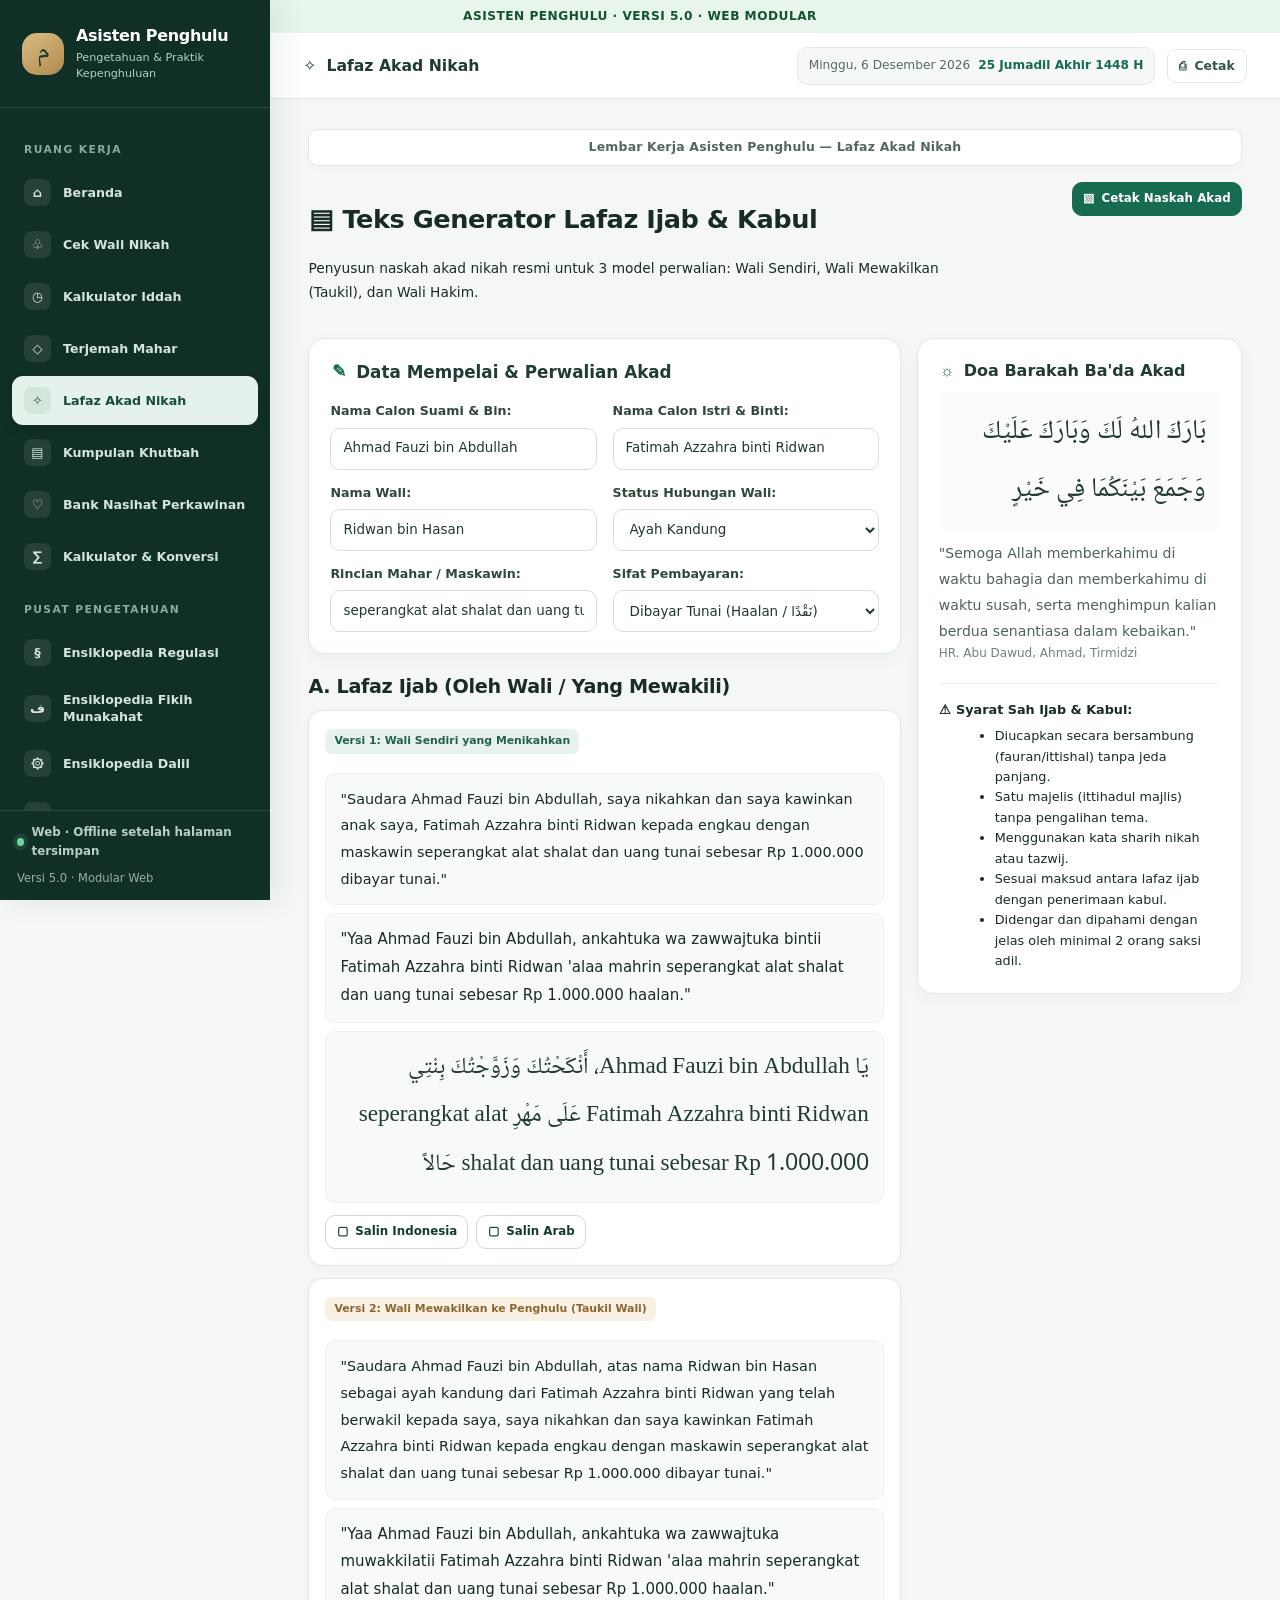
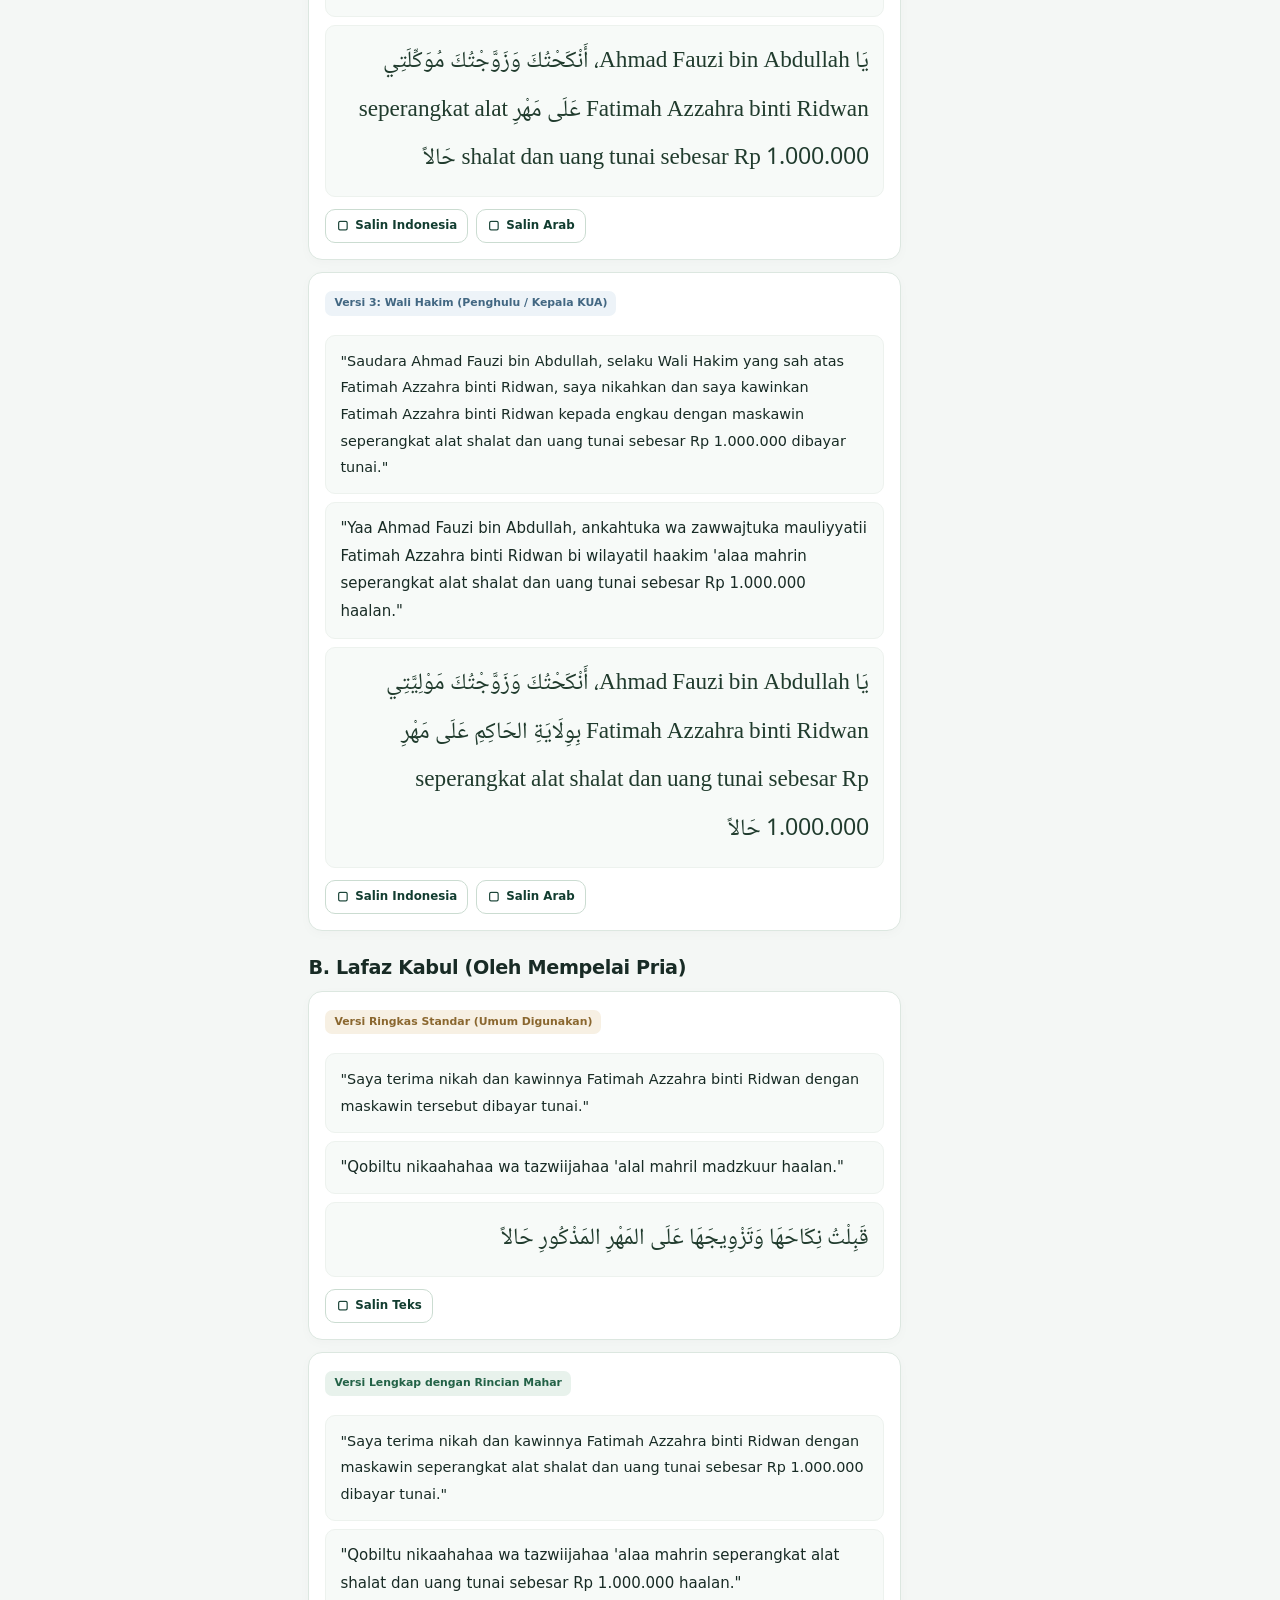
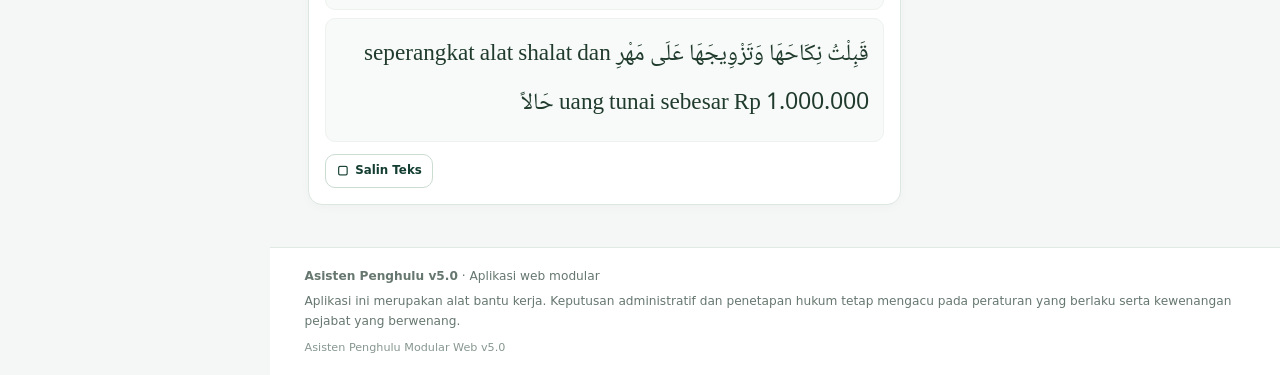
==== pages/akad.html @ db4cc499 "Add files via upload" ====
<!doctype html>
<html lang="id">
<head>
<meta charset="utf-8">
<meta name="viewport" content="width=device-width,initial-scale=1">
<meta name="theme-color" content="#123e32">
<meta name="description" content="Asisten Penghulu — alat bantu administrasi, fikih munakahat, dan materi kepenghuluan.">
<title>Lafaz Akad Nikah | Asisten Penghulu</title>
<link rel="manifest" href="../manifest.webmanifest">
<link rel="icon" href="../assets/icons/icon.svg" type="image/svg+xml">
<link rel="stylesheet" href="../assets/css/app.css"><link rel="stylesheet" href="../assets/css/modules/akad.css">
</head>
<body data-page="akad">
<div class="version-strip">ASISTEN PENGHULU · VERSI 5.0 · WEB MODULAR</div>
<div class="sidebar-backdrop" id="sidebarBackdrop" onclick="toggleMobileSidebar()"></div>
<div class="app-layout">
<aside class="app-sidebar" id="appSidebar">
  <div class="sidebar-header">
    <div class="brand-icon"><span aria-hidden="true">م</span></div>
    <div><h1 class="brand-title">Asisten Penghulu</h1><p class="brand-subtitle">Pengetahuan &amp; Praktik Kepenghuluan</p></div>
  </div>
  <nav class="sidebar-nav">
<div class="nav-label">Ruang Kerja</div>
<a class="nav-item" href="../index.html"><span class="nav-glyph">⌂</span><span>Beranda</span></a>
<a class="nav-item" href="../pages/wali.html"><span class="nav-glyph">♧</span><span>Cek Wali Nikah</span></a>
<a class="nav-item" href="../pages/iddah.html"><span class="nav-glyph">◷</span><span>Kalkulator Iddah</span></a>
<a class="nav-item" href="../pages/mahar.html"><span class="nav-glyph">◇</span><span>Terjemah Mahar</span></a>
<a class="nav-item active" href="../pages/akad.html" aria-current="page"><span class="nav-glyph">✧</span><span>Lafaz Akad Nikah</span></a>
<a class="nav-item" href="../pages/khutbah.html"><span class="nav-glyph">▤</span><span>Kumpulan Khutbah</span></a>
<a class="nav-item" href="../pages/nasihat.html"><span class="nav-glyph">♡</span><span>Bank Nasihat Perkawinan</span></a>
<a class="nav-item" href="../pages/konversi.html"><span class="nav-glyph">∑</span><span>Kalkulator & Konversi</span></a>
<div class="nav-label">Pusat Pengetahuan</div>
<a class="nav-item knowledge-nav" href="../pages/ensiklopedia.html?category=regulasi"><span class="nav-glyph">§</span><span>Ensiklopedia Regulasi</span></a>
<a class="nav-item knowledge-nav" href="../pages/ensiklopedia.html?category=fikih"><span class="nav-glyph">ف</span><span>Ensiklopedia Fikih Munakahat</span></a>
<a class="nav-item knowledge-nav" href="../pages/ensiklopedia.html?category=dalil"><span class="nav-glyph">۞</span><span>Ensiklopedia Dalil</span></a>
<a class="nav-item knowledge-nav" href="../pages/ensiklopedia.html?category=problematika"><span class="nav-glyph">⚖</span><span>Problematika Akad</span></a>
<a class="nav-item knowledge-nav" href="../pages/ensiklopedia.html?category=nasab-mahram"><span class="nav-glyph">∞</span><span>Ensiklopedia Nasab & Mahram</span></a>
<a class="nav-item" href="../pages/referensi.html"><span class="nav-glyph">▤</span><span>Referensi Fikih &amp; KHI</span></a>
</nav>
  <div class="sidebar-footer">
    <div class="offline-badge"><span class="pulse-dot"></span><span>Web · Offline setelah halaman tersimpan</span></div>
    <div style="margin-top:8px;font-size:.72rem;color:rgba(255,255,255,.6)">Versi 5.0 · Modular Web</div>
  </div>
</aside>
<main class="app-main">
  <header class="app-header">
    <div class="header-left">
      <button aria-label="Buka Menu" class="mobile-toggle" onclick="toggleMobileSidebar()"><span aria-hidden="true">☰</span></button>
      <div class="page-title-badge" id="topPageTitle"><span aria-hidden="true">✧</span><span>Lafaz Akad Nikah</span></div>
    </div>
    <div class="header-right">
      <div class="date-badge"><span id="currentDateMasehi">Memuat...</span><span class="hijri" id="currentDateHijri">... H</span></div>
      <button class="btn-header-print no-print" onclick="window.print()" title="Cetak Halaman"><span>⎙</span><span>Cetak</span></button>
    </div>
  </header>
  <div class="content-area">
    <div class="print-header"><p style="font-size:.85rem;margin-top:4px">Lembar Kerja Asisten Penghulu — Lafaz Akad Nikah</p></div>
    <section class="app-section active" id="section-akad">
<div class="card-header" style="border:none; padding:0; margin-bottom: 20px;">
<div>
<h2 style="font-family: var(--font-heading); color: var(--primary-dark); font-size: 1.5rem;">
<i class="fa-solid fa-scroll" style="color: var(--gold);"></i> Teks Generator Lafaz Ijab &amp; Kabul
              </h2>
<p style="font-size: 0.86rem; color: var(--text-muted);">
                Penyusun naskah akad nikah resmi untuk 3 model perwalian: Wali Sendiri, Wali Mewakilkan (Taukil), dan Wali Hakim.
              </p>
</div>
<button class="btn btn-primary btn-sm no-print" onclick="window.print()">
<i class="fa-solid fa-print"></i> Cetak Naskah Akad
            </button>
</div>
<div class="grid-sidebar-layout">
<!-- Left: Generator Form -->
<div>
<div class="card no-print">
<div class="card-title" style="font-size: 1.05rem; margin-bottom: 16px;">
<i class="fa-solid fa-pen-to-square"></i>
<span>Data Mempelai &amp; Perwalian Akad</span>
</div>
<div class="grid-2">
<div class="form-group">
<label class="form-label">Nama Calon Suami &amp; Bin:</label>
<input class="form-control" id="akadGroomName" oninput="renderAkadScripts()" placeholder="Contoh: Ahmad Fauzi bin Abdullah" type="text" value="Ahmad Fauzi bin Abdullah"/>
</div>
<div class="form-group">
<label class="form-label">Nama Calon Istri &amp; Binti:</label>
<input class="form-control" id="akadBrideName" oninput="renderAkadScripts()" placeholder="Contoh: Fatimah Azzahra binti Ridwan" type="text" value="Fatimah Azzahra binti Ridwan"/>
</div>
</div>
<div class="grid-2">
<div class="form-group">
<label class="form-label">Nama Wali:</label>
<input class="form-control" id="akadWaliName" oninput="renderAkadScripts()" placeholder="Contoh: Ridwan bin Hasan" type="text" value="Ridwan bin Hasan"/>
</div>
<div class="form-group">
<label class="form-label">Status Hubungan Wali:</label>
<select class="form-select" id="akadWaliStatus" onchange="renderAkadScripts()">
<option value="ayah">Ayah Kandung</option>
<option value="kakek">Kakek dari Pihak Ayah</option>
<option value="saudara_kandung">Saudara Laki-Laki Sekandung</option>
<option value="saudara_seayah">Saudara Laki-Laki Seayah</option>
<option value="paman">Paman Sekandung</option>
<option value="wali_hakim">Wali Hakim (Kepala KUA)</option>
</select>
</div>
</div>
<div class="grid-2">
<div class="form-group">
<label class="form-label">Rincian Mahar / Maskawin:</label>
<input class="form-control" id="akadMaharDetail" oninput="renderAkadScripts()" placeholder="Contoh: uang tunai sebesar Rp 1.000.000 dan perhiasan emas 5 gram" type="text" value="seperangkat alat shalat dan uang tunai sebesar Rp 1.000.000"/>
</div>
<div class="form-group">
<label class="form-label">Sifat Pembayaran:</label>
<select class="form-select" id="akadPayMode" onchange="renderAkadScripts()">
<option selected="" value="tunai">Dibayar Tunai (Haalan / نَقْدًا)</option>
<option value="hutang">Hutang / Ditangguhkan (Mu'ajjalan / مُؤَجَّلاً)</option>
</select>
</div>
</div>
</div>
<!-- Output Script 1: LAFAZ IJAB -->
<div class="card-header" style="border:none; padding:0; margin: 20px 0 10px;">
<h3 style="font-family: var(--font-heading); color: var(--primary-dark); font-size: 1.2rem;">
                  A. Lafaz Ijab (Oleh Wali / Yang Mewakili)
                </h3>
</div>
<!-- Versi 1: Wali Sendiri -->
<div class="script-box active-ijab" id="boxIjabWali">
<span class="script-badge badge-primary">Versi 1: Wali Sendiri yang Menikahkan</span>
<div class="script-text-id" id="textIjabWaliId">...</div>
<div class="script-text-latin" id="textIjabWaliLatin">...</div>
<div class="script-text-ar" id="textIjabWaliAr">...</div>
<div class="script-actions no-print">
<button class="btn btn-outline btn-sm" onclick="copyText('textIjabWaliId')"><i class="fa-regular fa-copy"></i> Salin Indonesia</button>
<button class="btn btn-outline btn-sm" onclick="copyText('textIjabWaliAr')"><i class="fa-regular fa-copy"></i> Salin Arab</button>
</div>
</div>
<!-- Versi 2: Taukil Wali (Diwakilkan ke Penghulu) -->
<div class="script-box active-ijab" id="boxIjabTaukil">
<span class="script-badge badge-gold">Versi 2: Wali Mewakilkan ke Penghulu (Taukil Wali)</span>
<div class="script-text-id" id="textIjabTaukilId">...</div>
<div class="script-text-latin" id="textIjabTaukilLatin">...</div>
<div class="script-text-ar" id="textIjabTaukilAr">...</div>
<div class="script-actions no-print">
<button class="btn btn-outline btn-sm" onclick="copyText('textIjabTaukilId')"><i class="fa-regular fa-copy"></i> Salin Indonesia</button>
<button class="btn btn-outline btn-sm" onclick="copyText('textIjabTaukilAr')"><i class="fa-regular fa-copy"></i> Salin Arab</button>
</div>
</div>
<!-- Versi 3: Wali Hakim -->
<div class="script-box active-ijab" id="boxIjabHakim">
<span class="script-badge badge-info">Versi 3: Wali Hakim (Penghulu / Kepala KUA)</span>
<div class="script-text-id" id="textIjabHakimId">...</div>
<div class="script-text-latin" id="textIjabHakimLatin">...</div>
<div class="script-text-ar" id="textIjabHakimAr">...</div>
<div class="script-actions no-print">
<button class="btn btn-outline btn-sm" onclick="copyText('textIjabHakimId')"><i class="fa-regular fa-copy"></i> Salin Indonesia</button>
<button class="btn btn-outline btn-sm" onclick="copyText('textIjabHakimAr')"><i class="fa-regular fa-copy"></i> Salin Arab</button>
</div>
</div>
<!-- Output Script 2: LAFAZ KABUL -->
<div class="card-header" style="border:none; padding:0; margin: 24px 0 10px;">
<h3 style="font-family: var(--font-heading); color: var(--gold-dark); font-size: 1.2rem;">
                  B. Lafaz Kabul (Oleh Mempelai Pria)
                </h3>
</div>
<!-- Kabul Standar -->
<div class="script-box active-kabul">
<span class="script-badge badge-gold">Versi Ringkas Standar (Umum Digunakan)</span>
<div class="script-text-id" id="textKabulStdId">...</div>
<div class="script-text-latin" id="textKabulStdLatin">...</div>
<div class="script-text-ar" id="textKabulStdAr">...</div>
<div class="script-actions no-print">
<button class="btn btn-outline btn-sm" onclick="copyText('textKabulStdId')"><i class="fa-regular fa-copy"></i> Salin Teks</button>
</div>
</div>
<!-- Kabul Lengkap -->
<div class="script-box active-kabul">
<span class="script-badge badge-primary">Versi Lengkap dengan Rincian Mahar</span>
<div class="script-text-id" id="textKabulFullId">...</div>
<div class="script-text-latin" id="textKabulFullLatin">...</div>
<div class="script-text-ar" id="textKabulFullAr">...</div>
<div class="script-actions no-print">
<button class="btn btn-outline btn-sm" onclick="copyText('textKabulFullId')"><i class="fa-regular fa-copy"></i> Salin Teks</button>
</div>
</div>
</div>
<!-- Right: Syarat & Doa Akad Sidecard -->
<div>
<div class="card">
<div class="card-title" style="font-size: 1rem;">
<i class="fa-solid fa-hands-praying"></i>
<span>Doa Barakah Ba'da Akad</span>
</div>
<div class="dalil-arabic" style="font-size: 1.35rem; margin-top: 10px;">
                  بَارَكَ اللهُ لَكَ وَبَارَكَ عَلَيْكَ وَجَمَعَ بَيْنَكُمَا فِي خَيْرٍ
                </div>
<div class="dalil-translation" style="margin-top: 8px;">
                  "Semoga Allah memberkahimu di waktu bahagia dan memberkahimu di waktu susah, serta menghimpun kalian berdua senantiasa dalam kebaikan."
                </div>
<div class="dalil-source">HR. Abu Dawud, Ahmad, Tirmidzi</div>
<div style="margin-top: 20px; padding-top: 16px; border-top: 1px solid #edf2ef; font-size: 0.8rem; line-height: 1.6;">
<strong style="color: var(--primary-dark);"><i class="fa-solid fa-triangle-exclamation"></i> Syarat Sah Ijab &amp; Kabul:</strong>
<ul style="margin: 6px 0 0 16px; color: var(--text-muted);">
<li>Diucapkan secara bersambung (fauran/ittishal) tanpa jeda panjang.</li>
<li>Satu majelis (ittihadul majlis) tanpa pengalihan tema.</li>
<li>Menggunakan kata sharih nikah atau tazwij.</li>
<li>Sesuai maksud antara lafaz ijab dengan penerimaan kabul.</li>
<li>Didengar dan dipahami dengan jelas oleh minimal 2 orang saksi adil.</li>
</ul>
</div>
</div>
</div>
</div>
</section>
  </div>
  <footer class="app-footer">
    <div><strong>Asisten Penghulu v5.0</strong> · Aplikasi web modular</div>
    <div class="footer-disclaimer">Aplikasi ini merupakan alat bantu kerja. Keputusan administratif dan penetapan hukum tetap mengacu pada peraturan yang berlaku serta kewenangan pejabat yang berwenang.</div>
    <div class="footer-v4">Asisten Penghulu Modular Web v5.0</div>
  </footer>
</main>
</div>
<div id="toast-notification"><span aria-hidden="true">✓</span><span id="toast-message">Teks berhasil disalin.</span></div>
<script src="../assets/js/app-core.js"></script>
<script src="../assets/js/pwa.js"></script>
</body>
</html>
---- assets/css/app.css ----
@font-face{font-family: "AsistenNaskh";src: url('../fonts/AsistenNaskh.ttf') format("truetype");font-style: normal;font-weight: 400;font-display: swap}:root{--v4-ink:#172b26;--v4-muted:#687a73;--v4-green:#176b52;--v4-green2:#0f4f3d;--v4-mint:#e8f4ee;--v4-line:#e3ebe6;--v4-bg:#f5f8f6;--v4-card:#fff;--v4-gold:#c69b55;--v4-shadow:0 14px 36px rgba(20,53,42,.07)}*{box-sizing:border-box}body{font-family:Inter,system-ui,-apple-system,"Segoe UI",sans-serif!important;background:var(--v4-bg)!important;color:var(--v4-ink)!important}h1,h2,h3,h4,.brand-title{font-family:Inter,system-ui,sans-serif!important;letter-spacing:-.025em}.app-layout{background:var(--v4-bg)!important}.app-sidebar{background:#102f27!important;border-right:0!important;box-shadow:8px 0 28px rgba(9,34,27,.08)!important}.sidebar-header{padding:26px 22px!important;border-bottom:1px solid rgba(255,255,255,.12)!important}.brand-icon{background:linear-gradient(145deg,#d9bd83,#b18a4e)!important;border-radius:15px!important;box-shadow:none!important}.brand-title{color:#fff!important}.brand-subtitle{color:#b8cec4!important}.sidebar-nav{padding:16px 12px!important}.nav-label{color:#8ca99c!important;font-size:.67rem!important;letter-spacing:.13em!important;font-weight:800!important;padding:18px 12px 8px!important}.nav-item{border-radius:11px!important;margin:3px 0!important;padding:11px 12px!important;color:#d5e4dc!important;gap:12px!important;font-weight:550!important;transition:.18s ease}.nav-item:hover{background:rgba(255,255,255,.09)!important;color:#fff!important}.nav-item.active{background:#e5f2eb!important;color:#164d3b!important;box-shadow:0 5px 14px rgba(0,0,0,.08)!important}.nav-glyph{width:25px;height:25px;display:inline-grid;place-items:center;border-radius:8px;background:rgba(255,255,255,.09);font-size:15px;font-weight:750;flex:0 0 25px}.nav-item.active .nav-glyph{background:#cfe5d8;color:#16533e}.sidebar-footer{border-top:1px solid rgba(255,255,255,.12)!important;color:#b8cec4!important}.main-area,.main-content{min-width:0}.content-area{padding:30px clamp(16px,3vw,42px)!important;max-width:1600px;margin:0 auto}.app-section{animation:v4fade .22s ease}@keyframes v4fade{from{opacity:.45;transform:translateY(5px)}to{opacity:1;transform:none}}.hero-banner{border-radius:24px!important;background:radial-gradient(circle at 88% 20%,rgba(210,190,137,.3),transparent 25%),linear-gradient(125deg,#123e32,#1c7055)!important;box-shadow:var(--v4-shadow)!important;padding:34px!important}.hero-title{font-size:clamp(1.7rem,3vw,2.55rem)!important;line-height:1.15!important}.hero-desc{max-width:760px!important}.hero-date-chip{border:1px solid rgba(255,255,255,.17)!important;background:rgba(255,255,255,.10)!important;border-radius:30px!important}.stats-row{gap:14px!important}.stat-card,.card,.feature-card{border:1px solid var(--v4-line)!important;border-radius:17px!important;box-shadow:0 5px 18px rgba(25,54,44,.035)!important}.feature-card:hover{transform:translateY(-3px);box-shadow:var(--v4-shadow)!important}.section-headline{color:var(--v4-ink)!important}.btn-primary,.v4-primary{background:var(--v4-green)!important;border-color:var(--v4-green)!important;color:#fff!important;border-radius:10px!important}.form-control,.form-select,input,select,textarea{border-radius:10px!important}.app-footer{border-top:1px solid var(--v4-line)!important;color:var(--v4-muted)!important}.v4-welcome-grid{display:grid;grid-template-columns:1.15fr .85fr;gap:16px;margin:20px 0 28px}.v4-welcome-card{background:#fff;border:1px solid var(--v4-line);border-radius:18px;padding:22px;box-shadow:0 5px 18px rgba(25,54,44,.035)}.v4-welcome-soft{background:#edf5f0}.v4-welcome-card h3{font-size:1.22rem;margin:7px 0}.v4-welcome-card p{color:var(--v4-muted);font-size:.9rem;line-height:1.65}.eyebrow{font-size:.68rem;letter-spacing:.13em;font-weight:800;color:#789187}.v4-primary{border:0;padding:11px 15px;cursor:pointer;font-weight:700}.v4-primary span{margin-left:15px}.dash-search{display:flex;gap:8px}.dash-search input{min-width:0;flex:1;padding:11px;border:1px solid #d7e3dc;background:#fff}.dash-search button{border:0;border-radius:10px;background:var(--v4-green);color:#fff;padding:0 15px;font-weight:700;cursor:pointer}.knowledge-hero{background:radial-gradient(circle at 88% 18%,rgba(199,167,104,.22),transparent 23%),linear-gradient(120deg,#123e32,#1c7055);padding:32px;border-radius:23px;color:#fff;box-shadow:var(--v4-shadow)}.knowledge-hero .eyebrow{color:#c4d9cd}.knowledge-hero h2{font-size:clamp(1.65rem,3vw,2.3rem);margin:9px 0;color:#fff}.knowledge-hero p{color:#d8e8df;max-width:780px;line-height:1.65}.knowledge-search-wrap{display:flex;align-items:center;gap:10px;background:#fff;border-radius:12px;padding:5px 8px 5px 15px;max-width:760px;margin-top:22px;color:#45675a}.knowledge-search-wrap>span{font-size:24px}.knowledge-search-wrap input{border:0!important;outline:0!important;box-shadow:none!important;flex:1;min-width:0;padding:12px 4px!important;font-size:.94rem}.clear-search{border:0;background:#edf4ef;color:#416656;border-radius:8px;padding:9px 12px;cursor:pointer}.knowledge-meta{display:flex;gap:16px;flex-wrap:wrap;color:#c4d9cd;font-size:.76rem;margin-top:14px}.knowledge-toolbar{display:flex;align-items:end;justify-content:space-between;gap:14px;margin:26px 0 14px}.knowledge-toolbar h3{margin:5px 0;font-size:1.2rem}.knowledge-toolbar select{padding:10px 12px;border:1px solid var(--v4-line);background:#fff;color:var(--v4-ink)}.knowledge-grid{display:grid;grid-template-columns:repeat(3,minmax(0,1fr));gap:14px}.knowledge-card{background:#fff;border:1px solid var(--v4-line);border-radius:16px;padding:18px;display:flex;flex-direction:column;min-height:205px;transition:.18s;box-shadow:0 4px 14px rgba(25,54,44,.025)}.knowledge-card:hover{transform:translateY(-3px);border-color:#b9d3c5;box-shadow:var(--v4-shadow)}.knowledge-card-top{display:flex;justify-content:space-between;gap:10px;align-items:center}.knowledge-type{font-size:.68rem;font-weight:800;letter-spacing:.07em;color:#32745a;background:#eaf4ee;padding:6px 9px;border-radius:30px}.knowledge-number{font-size:.72rem;color:#91a29a}.knowledge-card h4{font-size:1.02rem;line-height:1.4;margin:14px 0 8px}.knowledge-card p{font-size:.84rem;line-height:1.6;color:var(--v4-muted);margin:0 0 16px}.knowledge-card button{margin-top:auto;align-self:flex-start;border:0;background:transparent;color:var(--v4-green);font-weight:800;padding:0;cursor:pointer}.knowledge-detail{background:#fff;border:1px solid var(--v4-line);border-radius:18px;padding:clamp(18px,3vw,30px);margin-top:18px;box-shadow:var(--v4-shadow)}.knowledge-detail h3{font-size:1.5rem;margin:8px 0 12px}.knowledge-detail h4{margin:22px 0 8px;color:#1a5b45}.knowledge-detail p,.knowledge-detail li{line-height:1.75;color:#455a51;font-size:.92rem}.knowledge-detail ul{padding-left:22px}.knowledge-detail .article-summary{font-size:1.02rem;color:#365c4c;background:#eff6f1;border-left:3px solid #4a8a69;padding:13px 15px;border-radius:0 10px 10px 0}.article-source{background:#f6f8f6;border:1px solid #e6ece7;border-radius:12px;padding:13px;margin-top:18px;font-size:.82rem;line-height:1.6}.article-source a{color:#176b52;overflow-wrap:anywhere}.article-back{border:0;background:#edf4ef;color:#245d47;padding:9px 12px;border-radius:9px;cursor:pointer;font-weight:700}.knowledge-disclaimer{margin-top:20px;border:1px solid #e6e4d9;background:#fbfaf5;color:#6d6857;padding:15px 17px;border-radius:12px;font-size:.82rem;line-height:1.6}.knowledge-empty{grid-column:1/-1;background:#fff;border:1px dashed #cbd9d0;padding:32px;border-radius:15px;text-align:center;color:var(--v4-muted)}i.fa-solid,i.fa-regular,i.fa-brands{font-style:normal!important}i.fa-solid:before,i.fa-regular:before,i.fa-brands:before{content:'•';font-family:system-ui!important;color:currentColor}@media(max-width:1050px){.knowledge-grid{grid-template-columns:repeat(2,minmax(0,1fr))}.content-area{padding:22px 18px!important}}@media(max-width:760px){.v4-welcome-grid{grid-template-columns:1fr}.knowledge-grid{grid-template-columns:1fr}.knowledge-hero{padding:23px 18px}.knowledge-toolbar{align-items:start;flex-direction:column}.knowledge-toolbar select{width:100%}.hero-banner{padding:24px!important}.app-sidebar{z-index:1000}.content-area{padding:16px 12px!important}}:root{--v4-ink:#182b25;--v4-muted:#66776f;--v4-green:#176b52;--v4-deep:#103d30;--v4-soft:#edf5f0;--v4-line:#e1e9e4;--v4-bg:#f4f7f5;--v4-gold:#c7a56b;--v4-shadow:0 10px 28px rgba(20,48,37,.065);--v4-radius:16px}html{scroll-behavior:smooth}body{margin:0;background:var(--v4-bg);color:var(--v4-ink);font-family:Inter,"Segoe UI",Arial,sans-serif;line-height:1.5}button,input,select,textarea{font:inherit}button{cursor:pointer}.app-layout{display:flex;min-height:100vh;background:var(--v4-bg)}.app-sidebar{position:fixed;inset:0 auto 0 0;width:276px;height:100vh;display:flex;flex-direction:column;background:#12382d;color:#e7f0eb;z-index:100;box-shadow:5px 0 24px rgba(14,43,32,.09)}.sidebar-header{display:flex;align-items:center;gap:13px;padding:22px 20px 19px;border-bottom:1px solid rgba(255,255,255,.12);min-height:88px}.brand-icon{width:44px;height:44px;display:grid;place-items:center;flex:0 0 44px;border-radius:13px;background:linear-gradient(145deg,#e1c78f,#b28b4f);color:#173d30;font-size:21px}.brand-title{font-size:1.05rem;line-height:1.2;margin:0;color:#fff;font-weight:800;letter-spacing:-.02em}.brand-subtitle{font-size:.72rem;margin:4px 0 0;color:#b8cec3;line-height:1.35}.sidebar-nav{padding:13px 11px 18px;overflow-y:auto;overscroll-behavior:contain;flex:1}.nav-label{padding:17px 11px 7px;color:#91ad9f;font-size:.64rem;font-weight:800;letter-spacing:.12em;text-transform:uppercase}.nav-item{display:flex;align-items:center;gap:11px;min-height:40px;margin:2px 0;padding:8px 10px;border-radius:10px;color:#d6e4dc;font-size:.82rem;font-weight:550;line-height:1.3;cursor:pointer;transition:background .16s,color .16s}.nav-item:hover{background:rgba(255,255,255,.085);color:#fff}.nav-item.active{background:#e7f1eb;color:#174d3b;font-weight:750;box-shadow:0 4px 12px rgba(0,0,0,.08)}.nav-glyph{width:27px;height:27px;display:inline-grid;place-items:center;flex:0 0 27px;border-radius:8px;background:rgba(255,255,255,.09);font-size:13px;font-weight:750}.nav-item.active .nav-glyph{background:#d2e6d9;color:#17513d}.sidebar-footer{padding:13px 18px 17px;border-top:1px solid rgba(255,255,255,.12);font-size:.74rem;color:#b8cec3}.offline-badge{display:flex;align-items:center;gap:8px;font-weight:700}.pulse-dot{width:8px;height:8px;border-radius:50%;background:#72d39c;box-shadow:0 0 0 4px rgba(114,211,156,.13)}.app-main{width:calc(100% - 276px);min-width:0;margin-left:276px;display:flex;flex-direction:column}.app-header{position:sticky;top:0;z-index:50;min-height:68px;padding:11px clamp(16px,3vw,34px);display:flex;align-items:center;justify-content:space-between;gap:14px;background:rgba(255,255,255,.94);border-bottom:1px solid var(--v4-line);backdrop-filter:blur(12px)}.header-left,.header-right{display:flex;align-items:center;gap:12px;min-width:0}.page-title-badge{display:flex;align-items:center;gap:10px;font-size:.98rem;font-weight:800;color:#213b30}.date-badge{display:flex;align-items:center;gap:8px;flex-wrap:wrap;color:#566b60;font-size:.76rem;background:#f5f8f6;border:1px solid var(--v4-line);padding:8px 11px;border-radius:10px}.date-badge .hijri{color:#176b52;font-weight:750}.btn-header-print{display:inline-flex;align-items:center;gap:8px;padding:8px 11px;border:1px solid var(--v4-line);border-radius:9px;background:#fff;color:#365448;font-size:.78rem;font-weight:700}.mobile-toggle{display:none;border:1px solid var(--v4-line);background:#fff;color:#244c3b;border-radius:9px;width:38px;height:38px}.content-area{width:100%;max-width:1500px;margin:0 auto;padding:26px clamp(16px,3vw,38px) 34px}.app-section{display:none;min-width:0;animation:v4fade .2s ease}.app-section.active{display:block}@keyframes v4fade{from{opacity:.55;transform:translateY(4px)}to{opacity:1;transform:none}}.hero-banner{position:relative;overflow:hidden;border-radius:22px;padding:clamp(24px,3vw,38px);color:#fff;background:radial-gradient(circle at 88% 15%,rgba(213,188,130,.23),transparent 26%),linear-gradient(125deg,#123c30,#1c7055);box-shadow:0 14px 34px rgba(17,61,46,.14)}.hero-greeting{font-size:.72rem;text-transform:uppercase;letter-spacing:.13em;font-weight:800;color:#c8ddd1}.hero-title{max-width:850px;margin:11px 0 10px;color:#fff;font-size:clamp(1.65rem,3vw,2.5rem);line-height:1.13;font-weight:850;letter-spacing:-.04em}.hero-desc{max-width:800px;margin:0;color:#dbe9e1;font-size:.93rem;line-height:1.7}.hero-dates{display:flex;flex-wrap:wrap;gap:8px;margin-top:22px}.hero-date-chip{display:inline-flex;align-items:center;gap:8px;padding:8px 11px;border:1px solid rgba(255,255,255,.17);border-radius:30px;background:rgba(255,255,255,.09);font-size:.74rem;color:#f1f6f2}.v4-welcome-grid{display:grid;grid-template-columns:1.1fr .9fr;gap:15px;margin:18px 0 24px}.v4-welcome-card{padding:20px 21px;background:#fff;border:1px solid var(--v4-line);border-radius:var(--v4-radius);box-shadow:0 4px 15px rgba(24,55,42,.035)}.v4-welcome-soft{background:#edf5f0}.eyebrow{font-size:.65rem;letter-spacing:.13em;font-weight:850;color:#718b7e}.v4-welcome-card h3{margin:7px 0 6px;font-size:1.14rem;letter-spacing:-.025em}.v4-welcome-card p{margin:0 0 14px;color:var(--v4-muted);font-size:.84rem;line-height:1.6}.v4-primary{display:inline-flex;align-items:center;justify-content:center;gap:12px;padding:10px 14px;border:0;border-radius:9px;background:var(--v4-green);color:#fff;font-size:.8rem;font-weight:750}.dash-search{display:flex;gap:7px}.dash-search input{min-width:0;flex:1;padding:10px 11px;border:1px solid #d7e3dc;background:#fff;border-radius:9px}.dash-search button{padding:0 14px;border:0;border-radius:9px;background:var(--v4-green);color:#fff;font-weight:750}.stats-row{display:grid;grid-template-columns:repeat(3,minmax(0,1fr));gap:13px;margin:18px 0 25px}.stat-card{display:flex;align-items:center;gap:13px;min-width:0;padding:15px;background:#fff;border:1px solid var(--v4-line);border-radius:14px;box-shadow:0 4px 14px rgba(24,55,42,.03)}.stat-icon{width:40px;height:40px;display:grid;place-items:center;flex:0 0 40px;border-radius:12px;background:#edf5f0;color:#276c50;font-size:17px}.stat-icon.gold{background:#f8f1e4;color:#9a7132}.stat-icon.blue{background:#edf3f8;color:#4c718e}.stat-icon.purple{background:#f2eff8;color:#76619b}.stat-value{font-size:1.15rem;font-weight:850;letter-spacing:-.03em}.stat-label{font-size:.73rem;color:var(--v4-muted);margin-top:2px}.section-headline{display:flex;align-items:center;gap:9px;margin:25px 0 13px;font-size:1.08rem;font-weight:850;letter-spacing:-.025em;color:var(--v4-ink)}.feature-cards-grid{display:grid;grid-template-columns:repeat(3,minmax(0,1fr));gap:13px}.feature-card{display:flex;flex-direction:column;min-width:0;min-height:188px;padding:17px;background:#fff;border:1px solid var(--v4-line);border-radius:15px;box-shadow:0 4px 14px rgba(24,55,42,.03);cursor:pointer;transition:transform .16s,box-shadow .16s,border-color .16s}.feature-card:hover{transform:translateY(-2px);border-color:#c3d9cb;box-shadow:var(--v4-shadow)}.feature-card-header{display:flex;align-items:center;gap:10px}.feature-card-icon{width:36px;height:36px;display:grid;place-items:center;flex:0 0 36px;border-radius:10px;background:#edf5f0;color:#24684d;font-size:16px}.feature-card-title{margin:0;font-size:.92rem;font-weight:800;line-height:1.3}.feature-card-desc{margin:12px 0 15px;color:var(--v4-muted);font-size:.78rem;line-height:1.6}.feature-card-footer{display:flex;align-items:center;justify-content:space-between;gap:8px;margin-top:auto;padding-top:10px;border-top:1px solid #edf1ee;color:var(--v4-green);font-size:.76rem;font-weight:800}.knowledge-hero{padding:clamp(22px,3vw,34px);border-radius:21px;color:#fff;background:radial-gradient(circle at 88% 18%,rgba(199,167,104,.22),transparent 23%),linear-gradient(120deg,#123e32,#1c7055);box-shadow:0 12px 30px rgba(17,61,46,.12)}.knowledge-hero .eyebrow{color:#c4d9cd}.knowledge-hero h2{margin:8px 0 9px;color:#fff;font-size:clamp(1.45rem,2.7vw,2.1rem);line-height:1.2;letter-spacing:-.035em}.knowledge-hero p{max-width:780px;margin:0;color:#d8e8df;font-size:.88rem;line-height:1.65}.knowledge-search-wrap{display:flex;align-items:center;gap:9px;max-width:760px;margin-top:19px;padding:5px 7px 5px 13px;border-radius:11px;background:#fff;color:#45675a}.knowledge-search-wrap>span{font-size:20px}.knowledge-search-wrap input{min-width:0;flex:1;padding:10px 3px!important;border:0!important;outline:0!important;box-shadow:none!important;font-size:.87rem}.clear-search{padding:8px 10px;border:0;border-radius:8px;background:#edf4ef;color:#416656;font-size:.75rem;font-weight:750}.knowledge-meta{display:flex;gap:14px;flex-wrap:wrap;margin-top:12px;color:#c4d9cd;font-size:.72rem}.knowledge-toolbar{display:flex;align-items:end;justify-content:space-between;gap:12px;margin:22px 0 13px}.knowledge-toolbar h3{margin:5px 0 0;font-size:1.08rem}.knowledge-toolbar select{padding:9px 11px;border:1px solid var(--v4-line);border-radius:9px;background:#fff;color:var(--v4-ink);font-size:.8rem}.knowledge-grid{display:grid;grid-template-columns:repeat(3,minmax(0,1fr));gap:13px}.knowledge-card{display:flex;flex-direction:column;min-height:190px;padding:17px;background:#fff;border:1px solid var(--v4-line);border-radius:14px;box-shadow:0 3px 12px rgba(25,54,44,.025);transition:.16s}.knowledge-card:hover{transform:translateY(-2px);border-color:#b9d3c5;box-shadow:var(--v4-shadow)}.knowledge-card-top{display:flex;align-items:center;justify-content:space-between;gap:9px}.knowledge-type{padding:5px 8px;border-radius:30px;background:#eaf4ee;color:#32745a;font-size:.64rem;font-weight:850;letter-spacing:.04em}.knowledge-number{color:#91a29a;font-size:.7rem}.knowledge-card h4{margin:13px 0 7px;font-size:.95rem;line-height:1.4}.knowledge-card p{margin:0 0 13px;color:var(--v4-muted);font-size:.79rem;line-height:1.58}.knowledge-card button{align-self:flex-start;margin-top:auto;padding:0;border:0;background:none;color:var(--v4-green);font-size:.77rem;font-weight:850}.knowledge-detail{margin-top:17px;padding:clamp(17px,3vw,30px);border:1px solid var(--v4-line);border-radius:17px;background:#fff;box-shadow:var(--v4-shadow)}.knowledge-detail h3{margin:13px 0 12px;font-size:1.42rem;line-height:1.3;letter-spacing:-.025em}.knowledge-detail h4{margin:20px 0 7px;color:#1a5b45;font-size:.98rem}.knowledge-detail p,.knowledge-detail li{color:#455a51;font-size:.88rem;line-height:1.75}.knowledge-detail ul,.knowledge-detail ol{padding-left:22px}.knowledge-detail .article-summary{padding:12px 14px;border-left:3px solid #4a8a69;border-radius:0 9px 9px 0;background:#eff6f1;color:#365c4c;font-size:.94rem}.article-source{margin-top:17px;padding:13px;border:1px solid #e6ece7;border-radius:11px;background:#f6f8f6;font-size:.78rem;line-height:1.6}.article-source a{color:#176b52;overflow-wrap:anywhere}.article-back{padding:8px 11px;border:0;border-radius:8px;background:#edf4ef;color:#245d47;font-size:.76rem;font-weight:800}.knowledge-disclaimer{margin-top:18px;padding:13px 15px;border:1px solid #e6e4d9;border-radius:11px;background:#fbfaf5;color:#6d6857;font-size:.78rem;line-height:1.6}.knowledge-empty{grid-column:1/-1;padding:28px;border:1px dashed #cbd9d0;border-radius:14px;background:#fff;text-align:center;color:var(--v4-muted)}.card{margin:0 0 15px;padding:18px;border:1px solid var(--v4-line);border-radius:15px;background:#fff;box-shadow:0 4px 14px rgba(25,54,44,.03)}.card-header{display:flex;align-items:center;justify-content:space-between;gap:12px;margin-bottom:14px}.card-title{font-size:.98rem;font-weight:850;color:#213c30}.form-group{min-width:0;margin-bottom:15px}.form-label{display:block;margin-bottom:6px;color:#344f42;font-size:.8rem;font-weight:750}.form-control,.form-select,input,select,textarea{max-width:100%;border:1px solid #d7e2db;border-radius:9px;background:#fff;color:#233b30;padding:10px 11px;font-size:.86rem;outline:none}.form-control:focus,.form-select:focus,input:focus,select:focus,textarea:focus{border-color:#5b9b79;box-shadow:0 0 0 3px rgba(45,128,85,.11)}textarea{resize:vertical}.form-hint{display:block;margin-top:5px;color:#7a8b82;font-size:.72rem;line-height:1.5}.btn{display:inline-flex;align-items:center;justify-content:center;gap:7px;padding:9px 12px;border:1px solid transparent;border-radius:9px;font-size:.79rem;font-weight:750;line-height:1.25;transition:.15s}.btn-sm{padding:7px 9px;font-size:.73rem}.btn-primary{background:var(--v4-green);color:#fff}.btn-outline{border-color:#d6e2da;background:#fff;color:#315b47}.btn:hover{filter:brightness(.97);transform:translateY(-1px)}.badge{display:inline-flex;align-items:center;padding:4px 8px;border-radius:30px;font-size:.68rem;font-weight:800}.badge-primary{background:#e8f2ec;color:#236247}.badge-gold{background:#f7f0e3;color:#8a672f}.badge-info{background:#edf3f8;color:#426782}.grid-2{display:grid;grid-template-columns:repeat(2,minmax(0,1fr));gap:15px}.grid-3{display:grid;grid-template-columns:repeat(3,minmax(0,1fr));gap:15px}.question-row,.translation-result-row,.script-box,.converter-card,.ref-accordion-item,.dalil-box{padding:15px;border:1px solid var(--v4-line);border-radius:12px;background:#fff;margin-bottom:12px}.question-row{display:flex;align-items:center;justify-content:space-between;gap:15px}.question-text{font-size:.86rem;font-weight:750}.question-desc{margin-top:3px;color:var(--v4-muted);font-size:.75rem}.toggle-group{display:flex;gap:6px;flex-shrink:0}.toggle-btn{min-width:64px;padding:7px 11px;border:1px solid #d8e2dc;border-radius:8px;background:#fff;color:#50645a;font-size:.75rem;font-weight:800}.toggle-btn.yes.active{background:#e5f4eb;border-color:#80c69b;color:#17613d}.toggle-btn.no.active{background:#fde9e8;border-color:#e5a19d;color:#a42f2a}.dalil-arabic,.script-text-ar,.arabic{font-family:"Noto Naskh Arabic","Traditional Arabic",serif;font-size:1.35rem;line-height:2.05;text-align:right;direction:rtl}.dalil-translation,.dalil-source{font-size:.82rem;line-height:1.65;color:var(--v4-muted)}.dalil-title{font-weight:850;color:#235b43;margin-bottom:8px}.translation-result-row{display:flex;align-items:center;gap:10px;flex-wrap:wrap}.trans-text{flex:1;min-width:140px;font-weight:700}.lang-badge{padding:5px 8px;border-radius:7px;font-size:.7rem;font-weight:800}.ref-accordion-header{display:flex;align-items:center;justify-content:space-between;gap:10px;padding:13px 15px;cursor:pointer;font-weight:800}.ref-accordion-body{padding:0 15px 15px;line-height:1.7}.app-footer{padding:20px clamp(16px,3vw,38px);border-top:1px solid var(--v4-line);background:#fff;color:#60746a;font-size:.76rem;line-height:1.6}.footer-disclaimer{margin-top:5px;max-width:1100px}.footer-v4{margin-top:8px;color:#87978f;font-size:.7rem}.sidebar-backdrop{display:none}#toast-notification{position:fixed;right:20px;bottom:20px;z-index:1200;padding:11px 15px;border-radius:10px;background:#183d30;color:#fff;box-shadow:var(--v4-shadow);font-size:.8rem;opacity:0;pointer-events:none;transition:.2s}#toast-notification.show{opacity:1}.no-print{display:inline-flex}i.fa-solid,i.fa-regular,i.fa-brands{display:inline-flex;align-items:center;justify-content:center;min-width:1em;font-style:normal!important;font-family:Arial,sans-serif!important;font-weight:800;line-height:1}i.fa-solid:before,i.fa-regular:before,i.fa-brands:before{content:"·";font-family:Arial,sans-serif!important;color:currentColor}.fa-mosque:before{content:"۞"!important}.fa-bars:before{content:"☰"!important}.fa-house-chimney:before{content:"⌂"!important}.fa-calendar:before,.fa-calendar-check:before{content:"▦"!important}.fa-moon:before{content:"☾"!important}.fa-shield-halved:before{content:"◇"!important}.fa-sitemap:before,.fa-people-arrows:before{content:"⌘"!important}.fa-hourglass-end:before,.fa-hourglass-half:before{content:"◷"!important}.fa-coins:before{content:"◈"!important}.fa-wand-magic-sparkles:before{content:"✦"!important}.fa-arrow-right:before{content:"→"!important}.fa-scroll:before{content:"▤"!important}.fa-microphone-lines:before{content:"♬"!important}.fa-comments:before{content:"☷"!important}.fa-copy:before{content:"▢"!important}.fa-print:before{content:"▧"!important}.fa-magnifying-glass:before{content:"⌕"!important}.fa-chevron-down:before,.fa-angles-down:before{content:"⌄"!important}.fa-chevron-left:before{content:"‹"!important}.fa-circle-check:before,.fa-check:before{content:"✓"!important}.fa-circle-info:before{content:"ⓘ"!important}.fa-list-check:before{content:"☑"!important}.fa-list-ol:before{content:"≡"!important}.fa-scale-balanced:before{content:"⚖"!important}.fa-book-quran:before,.fa-book-open:before,.fa-book:before{content:"▤"!important}.fa-bookmark:before{content:"◆"!important}.fa-hashtag:before{content:"＃"!important}.fa-pen-nib:before,.fa-pen-to-square:before{content:"✎"!important}.fa-cubes:before{content:"▦"!important}.fa-scale-unbalanced-flip:before{content:"⚖"!important}.fa-hands-praying:before{content:"☼"!important}.fa-triangle-exclamation:before{content:"⚠"!important}.fa-angles-up:before{content:"⌃"!important}.fa-quote-left:before{content:"❝"!important}.fa-feather-pointed:before{content:"✧"!important}.fa-lightbulb:before{content:"◉"!important}.fa-arrow-right-arrow-left:before{content:"⇄"!important}.fa-clock-rotate-left:before{content:"↶"!important}.fa-columns:before{content:"▥"!important}.fa-ban:before{content:"⊘"!important}.fa-heart:before{content:"♡"!important}.fa-calculator:before{content:"⌗"!important}@media(max-width:1120px){.feature-cards-grid,.knowledge-grid{grid-template-columns:repeat(2,minmax(0,1fr))}.content-area{padding:22px 20px}}@media(max-width:820px){.app-sidebar{width:280px;transform:translateX(-102%);transition:transform .22s ease;box-shadow:10px 0 30px rgba(0,0,0,.18)}.app-sidebar.mobile-open{transform:translateX(0)}.app-main{width:100%;margin-left:0}.mobile-toggle{display:inline-grid;place-items:center}.sidebar-backdrop.active{display:block;position:fixed;inset:0;background:rgba(12,28,22,.42);z-index:90}.app-header{min-height:62px;padding:9px 13px}.date-badge{font-size:.68rem;padding:6px 8px}.btn-header-print span{display:none}.content-area{padding:16px 13px 25px}.v4-welcome-grid{grid-template-columns:1fr}.stats-row{grid-template-columns:1fr}.feature-cards-grid,.knowledge-grid{grid-template-columns:1fr}.hero-banner{padding:23px 19px}.hero-title{font-size:1.75rem}.knowledge-toolbar{align-items:stretch;flex-direction:column}.knowledge-toolbar select{width:100%}.grid-2,.grid-3{grid-template-columns:1fr}.question-row{align-items:flex-start;flex-direction:column}}@media(max-width:480px){.app-header{align-items:flex-start}.header-right{gap:5px}.date-badge{max-width:175px}.page-title-badge{font-size:.82rem}.hero-date-chip{font-size:.67rem}.v4-welcome-card{padding:17px}.card{padding:14px}.translation-result-row{align-items:flex-start}}@media print{.app-sidebar,.app-header,.sidebar-backdrop,.no-print,.btn-header-print{display:none!important}.app-main{width:100%;margin:0}.content-area{padding:0;max-width:none}.app-section{display:none!important}.app-section.active{display:block!important}.card,.knowledge-detail,.feature-card{box-shadow:none!important;break-inside:avoid}body{background:#fff!important}}:root{--v42-bg:#f4f7f5;--v42-surface:#fff;--v42-ink:#1b3027;--v42-muted:#64766c;--v42-green:#176b50;--v42-green-dark:#123d30;--v42-line:#e0e8e3;--v42-radius:16px;--v42-shadow:0 8px 24px rgba(22,55,39,.055)}*,*::before,*::after{box-sizing:border-box}html{scroll-behavior:smooth;-webkit-text-size-adjust:100%}body{margin:0;min-width:320px;background:var(--v42-bg);color:var(--v42-ink);font-family:Inter,"Segoe UI",Arial,sans-serif;font-size:15px;line-height:1.6}img,svg,video,canvas{max-width:100%;height:auto}button,input,select,textarea{font:inherit;max-width:100%}p{max-width:78ch;line-height:1.7;overflow-wrap:anywhere}h1,h2,h3,h4,h5{line-height:1.28;letter-spacing:-.018em;overflow-wrap:anywhere}small{line-height:1.5}.app-layout{display:flex;min-height:100vh;width:100%;overflow-x:clip}.app-sidebar{width:270px;flex:0 0 270px;position:fixed;inset:0 auto 0 0;z-index:100;height:100dvh;overflow:hidden;display:flex;flex-direction:column;background:linear-gradient(180deg,#153f32 0%,#10372c 100%);box-shadow:5px 0 24px rgba(13,42,30,.08)}.sidebar-header{min-height:88px;padding:18px 18px;gap:12px;flex-shrink:0}.brand-icon{width:42px;height:42px;flex:0 0 42px;border-radius:12px}.brand-title{font-size:1rem;line-height:1.25}.brand-subtitle{font-size:.7rem;line-height:1.4}.sidebar-nav{flex:1;min-height:0;overflow-y:auto;overscroll-behavior:contain;padding:10px 10px 16px;scrollbar-width:thin;scrollbar-color:rgba(255,255,255,.25) transparent}.nav-label{padding:17px 10px 7px;font-size:.63rem;line-height:1.4;letter-spacing:.12em}.nav-item{min-height:42px;display:flex;align-items:center;gap:10px;padding:8px 10px;margin:2px 0;border-radius:9px;font-size:.79rem;line-height:1.35;white-space:normal}.nav-item>span:last-child{min-width:0;overflow-wrap:anywhere}.nav-glyph{width:27px;height:27px;flex:0 0 27px}.sidebar-footer{flex-shrink:0;padding:12px 17px calc(13px + env(safe-area-inset-bottom))}.app-main{margin-left:270px;width:calc(100% - 270px);min-width:0;display:flex;flex-direction:column}.app-header{min-height:66px;padding:10px clamp(15px,2.6vw,34px);gap:12px}.header-left,.header-right{min-width:0}.content-area{width:100%;max-width:1440px;margin:0 auto;padding:25px clamp(15px,2.7vw,36px) 34px}.app-section{width:100%;min-width:0}.app-section.active{display:block}.app-section>h2,.app-section>.card-header{max-width:100%}.card,.knowledge-detail,.v4-welcome-card,.feature-card,.knowledge-card{min-width:0;max-width:100%;border-radius:var(--v42-radius);overflow-wrap:anywhere}.card{padding:clamp(14px,2vw,21px);margin-bottom:16px;background:#fff;border:1px solid var(--v42-line);box-shadow:0 3px 13px rgba(25,54,44,.025)}.card-header{align-items:flex-start;flex-wrap:wrap;gap:9px}.card-title{font-size:.96rem;line-height:1.45}.form-group{min-width:0}.form-label{font-size:.81rem;line-height:1.5}.form-control,.form-select,input,select,textarea{width:100%;min-width:0;max-width:100%;line-height:1.45}.btn{min-height:38px;white-space:normal;text-align:center}.grid-2,.grid-3,.grid-sidebar-layout{min-width:0}.grid-2>*,.grid-3>*,.grid-sidebar-layout>*{min-width:0}.section-headline{font-size:1.05rem;line-height:1.4}.feature-cards-grid,.knowledge-grid{align-items:stretch}.feature-card,.knowledge-card{height:100%}.feature-card-title,.knowledge-card h4{overflow-wrap:anywhere}.knowledge-detail{overflow-wrap:anywhere}.knowledge-detail pre,.knowledge-detail code{white-space:pre-wrap;overflow-wrap:anywhere}.knowledge-detail table{display:block;width:100%;overflow-x:auto;border-collapse:collapse}.knowledge-detail td,.knowledge-detail th{padding:8px;border:1px solid var(--v42-line);vertical-align:top}.app-footer{padding:18px clamp(15px,2.7vw,36px);line-height:1.65;overflow-wrap:anywhere}.dalil-arabic,.script-text-ar,.arabic,[lang="ar"],[dir="rtl"],#bldResultAr,.wali-arabic,.quran-arabic,.hadith-arabic{font-family:"AsistenNaskh","Noto Naskh Arabic","Traditional Arabic",serif!important;font-weight:400;font-synthesis:weight;font-kerning:normal;font-size:clamp(1.35rem,2.1vw,1.75rem)!important;line-height:2.15!important;letter-spacing:0!important;direction:rtl;text-align:right;unicode-bidi:plaintext;overflow-wrap:normal;word-break:normal}.dalil-arabic,.script-text-ar,.arabic,[lang="ar"],[dir="rtl"],#bldResultAr{padding:12px 14px;border-radius:12px;background:#fbfcfa;color:#203b2d}.dalil-translation{font-size:.88rem;line-height:1.85;color:#4e6257}.dalil-source{font-size:.75rem;line-height:1.55;color:#718078}.dalil-title{font-size:.9rem;line-height:1.5}.script-text-id,.script-text-en{font-size:.9rem;line-height:1.8;overflow-wrap:anywhere}#section-wali>.card-header{display:flex;align-items:flex-start;justify-content:space-between;gap:14px;margin-bottom:18px!important}#section-wali>.card-header h2{margin:0 0 7px;font-size:clamp(1.25rem,2vw,1.65rem)!important;line-height:1.25}#section-wali>.card-header p{margin:0;max-width:760px;font-size:.85rem!important;line-height:1.7}#section-wali .grid-sidebar-layout{display:grid;grid-template-columns:minmax(0,1.15fr) minmax(310px,.85fr);gap:18px;align-items:start}#section-wali .grid-sidebar-layout>div{min-width:0}#section-wali .wali-stepper{display:flex;align-items:center;justify-content:space-between;flex-wrap:wrap;gap:13px;padding:16px 18px;margin-bottom:13px;border:1px solid #cfe0d4;border-radius:15px;background:linear-gradient(120deg,#edf6f0,#f8fbf8)}#section-wali .wali-step-info{display:flex;align-items:center;gap:13px;min-width:0}#section-wali .step-pill{display:inline-flex;align-items:center;justify-content:center;padding:7px 10px;border-radius:9px;background:#176b50;color:#fff;font-size:.72rem;font-weight:850;white-space:nowrap}#section-wali .wali-current-target{font-size:1.08rem;font-weight:850;color:#174b37;line-height:1.35;overflow-wrap:anywhere}#section-wali #waliQuestionCard{padding:clamp(14px,2vw,20px)}#section-wali #waliQuestionCard .card-header{display:flex;align-items:flex-start;justify-content:space-between;gap:10px;padding-bottom:13px;margin-bottom:4px;border-bottom:1px solid #edf1ee}#section-wali .question-row{display:grid;grid-template-columns:minmax(0,1fr) auto;align-items:center;gap:15px;padding:15px 0;margin:0;border:0;border-bottom:1px solid #edf1ee;border-radius:0;background:transparent}#section-wali .question-row:last-of-type{border-bottom:0}#section-wali .question-text{font-size:.86rem;line-height:1.5;font-weight:800;color:#263e32}#section-wali .question-desc{max-width:62ch;font-size:.75rem;line-height:1.65;color:#68796f}#section-wali .toggle-group{display:flex;flex-wrap:wrap;gap:6px;justify-content:flex-end}#section-wali .toggle-btn{min-height:36px;min-width:68px;padding:7px 10px;border-radius:9px;font-size:.73rem;font-weight:800;line-height:1.35;white-space:normal}#section-wali .toggle-btn.yes.active{background:#e6f5eb!important;border:1px solid #8bc9a0!important;color:#17613d!important}#section-wali .toggle-btn.no.active{background:#fde9e8!important;border:1px solid #e3a09a!important;color:#a32e29!important}#section-wali #waliQuestionCard>.card-header .badge{white-space:normal;line-height:1.35}#section-wali #waliQuestionCard>div:last-child{flex-wrap:wrap}#section-wali .grid-sidebar-layout>div:nth-child(2)>.card{position:sticky;top:84px;padding:17px}#section-wali .wali-tree-list{list-style:none;margin:0;padding:0 0 0 4px;display:flex;flex-direction:column;gap:7px}#section-wali .wali-tree-group{position:relative;margin:12px 0 2px;padding:7px 10px 7px 13px;border-left:3px solid #c4d8ca;border-radius:0 7px 7px 0;background:#f2f7f3;color:#4c6c59;font-size:.67rem;font-weight:900;letter-spacing:.075em;text-transform:uppercase;line-height:1.4}#section-wali .wali-tree-group:first-child{margin-top:0}#section-wali .wali-tree-item{position:relative;display:grid;grid-template-columns:29px minmax(0,1fr);align-items:start;gap:10px;padding:9px 10px;border:1px solid #e8eee9;border-radius:11px;background:#fff;transition:background .15s,border-color .15s}#section-wali .wali-tree-item.current{border-color:#78b68e;background:#edf7f0;box-shadow:0 0 0 2px rgba(55,130,81,.08)}#section-wali .wali-tree-item.bypassed{background:#f7f9f7;border-color:#e8eee9}#section-wali .wali-node-number{width:27px;height:27px;display:grid;place-items:center;border-radius:8px;background:#edf2ee;color:#60746a;font-size:.72rem;font-weight:900}#section-wali .wali-tree-item.current .wali-node-number{background:#176b50;color:#fff}#section-wali .wali-tree-item.bypassed .wali-node-number{background:#dcebe0;color:#3b7051}#section-wali .wali-node-detail{display:flex;flex-direction:column;gap:2px;min-width:0}#section-wali .wali-node-name{font-size:.78rem;line-height:1.4;color:#263e32;overflow-wrap:anywhere}#section-wali .wali-node-description{font-size:.69rem;line-height:1.5;color:#74847b;overflow-wrap:anywhere}#section-wali .wali-node-status{grid-column:2;justify-self:start;margin-top:2px;padding:3px 7px;border-radius:20px;background:#f0f3f1;color:#738178;font-size:.62rem;font-weight:800}#section-wali .wali-tree-item.current .wali-node-status{background:#d9eddf;color:#23613d}#section-wali .wali-tree-item.bypassed .wali-node-status{background:#e7f0e9;color:#4e765b}#section-wali .wali-result-box{padding:17px;border-radius:14px;line-height:1.7;overflow-wrap:anywhere}#section-wali .wali-result-box h3{line-height:1.35}#section-wali .dalil-box{overflow-wrap:anywhere}#section-wali .dalil-box br{content:"";display:block;margin:5px 0}#section-wali .grid-sidebar-layout>div:nth-child(2) .card>div[style*="background: #fff8e6"]{font-size:.76rem!important;line-height:1.7!important;overflow-wrap:anywhere}.app-section p,.app-section li,.app-section label,.app-section .form-hint,.app-section .question-desc,.app-section .card-title,.app-section .script-text-id,.app-section .script-text-en,.app-section .dalil-translation{overflow-wrap:anywhere;word-break:normal}.app-section table{max-width:100%;border-collapse:collapse}.app-section pre{max-width:100%;white-space:pre-wrap;overflow-wrap:anywhere}.app-section .card-header>div{min-width:0}.app-section .card-header p{margin-top:5px}.app-section h2{font-size:clamp(1.2rem,2vw,1.6rem)!important}.app-section h3{font-size:clamp(1rem,1.5vw,1.2rem)}.app-section .form-group{margin-bottom:14px}.app-section .btn{max-width:100%}@media(max-width:1100px){.content-area{padding:20px 18px 30px}#section-wali .grid-sidebar-layout{grid-template-columns:minmax(0,1fr) minmax(280px,.8fr)}.feature-cards-grid,.knowledge-grid{grid-template-columns:repeat(2,minmax(0,1fr))}}@media(max-width:820px){.app-sidebar{width:min(86vw,310px);max-width:310px;flex:0 0 auto;transform:translateX(-105%);transition:transform .22s ease;box-shadow:12px 0 34px rgba(0,0,0,.18)}.app-sidebar.mobile-open{transform:translateX(0)}.app-main{margin-left:0;width:100%;max-width:100%}.mobile-toggle{display:inline-grid;place-items:center;flex:0 0 38px}.sidebar-backdrop.active{display:block;position:fixed;inset:0;z-index:90;background:rgba(11,27,20,.48)}.app-header{position:sticky;top:0;min-height:60px;padding:8px 12px}.content-area{padding:16px 13px 25px}.app-section{min-width:0}#section-wali .grid-sidebar-layout{grid-template-columns:minmax(0,1fr);gap:14px}#section-wali .grid-sidebar-layout>div:nth-child(2)>.card{position:static}#section-wali .question-row{grid-template-columns:minmax(0,1fr);gap:8px;padding:13px 0}#section-wali .toggle-group{justify-content:flex-start}#section-wali .toggle-btn{flex:1 1 auto;min-width:95px}.grid-2,.grid-3{grid-template-columns:minmax(0,1fr)}.v4-welcome-grid{grid-template-columns:minmax(0,1fr)}.feature-cards-grid,.knowledge-grid{grid-template-columns:minmax(0,1fr)}.stats-row{grid-template-columns:minmax(0,1fr)}.knowledge-toolbar{align-items:stretch;flex-direction:column}.knowledge-toolbar select{width:100%}.header-right{gap:6px}.date-badge{max-width:180px;font-size:.67rem}.page-title-badge{font-size:.82rem}.hero-title{font-size:clamp(1.55rem,6vw,2rem)}}@media(max-width:520px){body{font-size:14px}.app-header{align-items:center;gap:7px}.header-left{gap:7px;flex:1}.header-right{flex:0 1 auto}.date-badge{display:none}.btn-header-print{padding:8px 9px}.content-area{padding:13px 10px 22px}.hero-banner,.knowledge-hero{border-radius:16px;padding:21px 17px}.hero-desc,.knowledge-hero p{font-size:.82rem}.card{padding:13px;border-radius:13px}.card-header{margin-bottom:11px}.card-title{font-size:.88rem}.form-control,.form-select,input,select,textarea{font-size:16px;padding:11px}.btn{min-height:40px}.question-row{gap:8px}#section-wali>.card-header{flex-direction:column;align-items:stretch}#section-wali>.card-header>.btn{align-self:flex-start}#section-wali .wali-stepper{align-items:flex-start;flex-direction:column;padding:13px}#section-wali .wali-step-info{align-items:flex-start;flex-direction:column;gap:8px}#section-wali .question-text{font-size:.83rem}#section-wali .question-desc{font-size:.73rem}#section-wali .toggle-group{width:100%;display:grid;grid-template-columns:repeat(2,minmax(0,1fr))}#section-wali .toggle-btn{min-width:0;width:100%;font-size:.72rem;padding:8px 6px}#section-wali #waliQuestionCard>div:last-child{display:grid!important;grid-template-columns:1fr 1fr;gap:8px!important}#section-wali #waliQuestionCard>div:last-child button{width:100%}#section-wali .wali-tree-item{grid-template-columns:27px minmax(0,1fr);padding:9px}.dalil-arabic,.script-text-ar,.arabic,[lang="ar"],[dir="rtl"],#bldResultAr{font-size:1.35rem!important;line-height:2.2!important;padding:10px 11px}.app-footer{padding:16px 12px}.translation-result-row{display:flex;flex-direction:column;align-items:stretch}}@media(prefers-reduced-motion:reduce){*,*::before,*::after{scroll-behavior:auto!important;transition:none!important;animation:none!important}}@media print{.app-sidebar,.app-header,.sidebar-backdrop,.no-print,.btn-header-print{display:none!important}.app-main{width:100%;margin:0}.content-area{padding:0;max-width:none}.app-section{display:none!important}.app-section.active{display:block!important}body{background:#fff!important}}.print-header{display:block;width:100%;max-width:1220px;margin:0 auto 16px;padding:8px 14px;box-sizing:border-box;text-align:center;color:#52675d;background:#ffffff;border:1px solid #e1e9e4;border-radius:10px;box-shadow:0 2px 8px rgba(24,55,42,.025)}.print-header p{max-width:none;margin:0!important;padding:0;font-size:.78rem!important;line-height:1.5;font-weight:650;letter-spacing:.015em;text-align:center}@media(max-width:820px){.print-header{width:100%;margin:0 auto 12px;padding:8px 10px}.print-header p{font-size:.73rem!important}}@media print{.print-header{max-width:none;width:100%;margin:0 0 12px;border:0;box-shadow:none;text-align:center}}:root{--ui-green:#176b50;--ui-green-dark:#123d30;--ui-green-soft:#eaf4ee;--ui-border:#dce7e0;--ui-text:#20382d;--ui-muted:#66786e}button,.btn,.subtab-btn{font-family:inherit;letter-spacing:0;line-height:1.35;cursor:pointer;transition:background .16s,border-color .16s,color .16s,box-shadow .16s,transform .16s}.btn{min-height:38px;display:inline-flex;align-items:center;justify-content:center;gap:7px;padding:9px 13px;border-radius:10px;font-size:.8rem;font-weight:750;white-space:normal;text-align:center;overflow-wrap:anywhere}.btn-primary{background:var(--ui-green)!important;border:1px solid var(--ui-green)!important;color:#fff!important}.btn-primary:hover{background:var(--ui-green-dark)!important;border-color:var(--ui-green-dark)!important;transform:translateY(-1px)}.btn-outline{background:#fff!important;border:1px solid #cbdcd1!important;color:var(--ui-green-dark)!important}.btn-outline:hover{background:var(--ui-green-soft)!important;border-color:#8eb9a0!important}.btn-sm{min-height:34px;padding:7px 10px;font-size:.74rem}.btn:focus-visible,.subtab-btn:focus-visible,button:focus-visible,input:focus-visible,select:focus-visible,textarea:focus-visible{outline:3px solid rgba(23,107,80,.2);outline-offset:2px}.subtabs-bar{display:flex;flex-wrap:wrap;align-items:center;gap:8px;padding:7px;margin:0 0 14px;border:1px solid var(--ui-border);border-radius:14px;background:#f8fbf9}.subtab-btn{min-height:40px;display:inline-flex;align-items:center;justify-content:center;gap:8px;padding:9px 14px;border:1px solid transparent;border-radius:10px;background:transparent;color:#53685c;font-size:.79rem;font-weight:750;text-align:center}.subtab-btn:hover{background:#edf5ef;color:var(--ui-green-dark)}.subtab-btn.active{background:var(--ui-green);border-color:var(--ui-green);color:#fff;box-shadow:0 3px 9px rgba(23,107,80,.15)}.form-group{min-width:0}.form-label{display:block;margin-bottom:7px;font-size:.8rem;font-weight:750;line-height:1.45;color:#30483b}.form-control,.form-select,input[type="text"],input[type="number"],select,textarea{min-width:0;max-width:100%;min-height:42px;padding:9px 12px;border:1px solid #d4e1d8;border-radius:10px;background:#fff;color:var(--ui-text);font:inherit;font-size:.84rem;line-height:1.45;box-shadow:none}.form-control:focus,.form-select:focus,input:focus,select:focus,textarea:focus{border-color:#78aa8b;box-shadow:0 0 0 3px rgba(23,107,80,.09);outline:none}.card-title{display:flex;align-items:center;gap:9px;line-height:1.4;overflow-wrap:anywhere}.card-title i{flex:0 0 auto;color:var(--ui-green)}.lang-badge,.script-badge{display:inline-flex;align-items:center;justify-content:center;max-width:100%;padding:5px 9px;border-radius:7px;font-size:.68rem;font-weight:850;line-height:1.35;white-space:normal;overflow-wrap:anywhere}.translation-result-row{display:grid!important;grid-template-columns:minmax(78px,auto) minmax(0,1fr) 38px;align-items:center;gap:10px;margin:10px 0;padding:10px 11px;border:1px solid var(--ui-border);border-radius:13px;background:#fff;min-width:0}.translation-result-row .lang-badge{justify-self:start}.translation-result-row .trans-text{min-width:0;max-width:100%;padding:12px 14px;border-radius:10px;background:#f7faf8;color:#183c2d;font-size:.91rem;font-weight:750;line-height:1.7;overflow-wrap:anywhere;word-break:normal}.translation-result-row .trans-text.arabic{font-family:"AsistenNaskh","Noto Naskh Arabic",serif!important;direction:rtl;text-align:right;font-size:1.42rem!important;line-height:2!important;font-weight:400!important;letter-spacing:0!important}.translation-result-row .btn{width:38px;min-width:38px;height:38px;min-height:38px;padding:0;border-radius:10px;font-size:.82rem}#maharCurrencySymbol{display:flex;align-items:center;justify-content:center;min-width:64px;min-height:42px;padding:8px 12px!important;border:1px solid var(--ui-border)!important;border-radius:10px!important;background:#f2f7f3!important}#maharNumberInput{flex:1;width:100%}#mahar-subtab-angka .card>div[style*="display: flex; flex-wrap: wrap"]{align-items:center}#mahar-subtab-angka .card>div[style*="display: flex; flex-wrap: wrap"] .btn{min-width:74px}.mahar-dictionary-toggle{margin-left:auto}.mahar-dictionary-toggle .mahar-toggle-chevron{font-size:.68rem;transition:transform .18s}#mahar-subtab-kamus{display:none}#mahar-subtab-kamus.mahar-dictionary-open{display:block;animation:maharPanelIn .18s ease}@keyframes maharPanelIn{from{opacity:0;transform:translateY(-4px)}to{opacity:1;transform:translateY(0)}}.dictionary-table-wrap{width:100%;overflow-x:auto;border:1px solid var(--ui-border);border-radius:11px}.dictionary-table{width:100%;min-width:560px;border-collapse:collapse}.dictionary-table th,.dictionary-table td{padding:10px 12px;border-bottom:1px solid #e9efeb;vertical-align:middle;line-height:1.55}.dictionary-table th{background:#f3f8f4;color:#315240;font-size:.76rem;text-align:left}.dictionary-table td{font-size:.82rem}#mahar-subtab-builder .grid-2,#section-akad .grid-2{display:grid;grid-template-columns:repeat(2,minmax(0,1fr));gap:14px}#mahar-subtab-builder .grid-2>div,#section-akad .grid-2>div{min-width:0}#mahar-subtab-builder .form-group>div[style*="display: flex"]{display:grid!important;grid-template-columns:minmax(0,1fr) minmax(90px,.55fr) auto;align-items:center;gap:8px!important}#mahar-subtab-builder .form-group>div[style*="display: flex"] select,#mahar-subtab-builder .form-group>div[style*="display: flex"] input{width:100%!important;min-width:0}.script-box{min-width:0;padding:16px;border:1px solid var(--ui-border);border-radius:14px;background:#fff;box-shadow:0 3px 12px rgba(24,55,42,.025);margin-bottom:12px}.script-box .script-badge{margin-bottom:11px}.script-box .script-text-id,.script-box .script-text-latin,.script-box .script-text-ar{display:block;max-width:100%;margin:8px 0;padding:12px 14px;border-radius:10px;background:#f7faf8;border:1px solid #edf2ee;line-height:1.85;overflow-wrap:anywhere;word-break:normal}.script-box .script-text-ar{font-family:"AsistenNaskh","Noto Naskh Arabic",serif!important;font-size:1.45rem!important;line-height:2.1!important;direction:rtl;text-align:right}.script-actions{display:flex;flex-wrap:wrap;gap:8px;margin-top:12px}.script-actions .btn{flex:0 1 auto}#section-akad .grid-sidebar-layout{display:grid;grid-template-columns:minmax(0,1.55fr) minmax(260px,.85fr);gap:16px;align-items:start}#section-akad .grid-sidebar-layout>div{min-width:0}#section-akad .card-header{display:flex;justify-content:space-between;align-items:flex-start;flex-wrap:wrap;gap:12px}#section-akad .card-header h3{margin:0;line-height:1.35}#section-akad .card{min-width:0}#section-akad .grid-2 .form-group{margin-bottom:12px}.app-section .card-header{min-width:0}.app-section .card-header>.btn{flex:0 0 auto}.app-section button{overflow-wrap:anywhere}.app-section .card p{line-height:1.7}.app-section .form-group>div{min-width:0}.app-section .form-group>div[style*="display: flex"]>*{min-width:0}@media(max-width:820px){.subtabs-bar{gap:6px}.subtab-btn{flex:1 1 auto;min-width:0}.mahar-dictionary-toggle{margin-left:0}#section-akad .grid-sidebar-layout{grid-template-columns:minmax(0,1fr)}#mahar-subtab-builder .grid-2,#section-akad .grid-2{grid-template-columns:minmax(0,1fr)}}@media(max-width:560px){.subtabs-bar{display:grid;grid-template-columns:repeat(2,minmax(0,1fr));padding:6px}.subtab-btn{width:100%;min-height:42px;padding:8px 9px;font-size:.72rem}.mahar-dictionary-toggle{grid-column:1/-1}.translation-result-row{grid-template-columns:minmax(0,1fr) 38px;gap:7px;padding:9px}.translation-result-row .lang-badge{grid-column:1/-1}.translation-result-row .trans-text{grid-column:1;grid-row:2;padding:10px 11px;font-size:.84rem}.translation-result-row .trans-text.arabic{font-size:1.28rem!important}.translation-result-row .btn{grid-column:2;grid-row:2}#mahar-subtab-angka .card>div[style*="display: flex; flex-wrap: wrap"] .btn{flex:1 1 28%;min-width:0}#maharCurrencySymbol{min-width:54px!important}#mahar-subtab-builder .form-group>div[style*="display: flex"]{grid-template-columns:minmax(0,1fr) minmax(82px,.6fr)!important}#mahar-subtab-builder .form-group>div[style*="display: flex"]>span{grid-column:1/-1}.script-box{padding:12px}.script-actions{display:grid;grid-template-columns:repeat(2,minmax(0,1fr))}.script-actions .btn{width:100%;min-width:0;padding:8px 7px;font-size:.69rem}#section-akad .card-header>.btn{width:100%}}@media(prefers-reduced-motion:reduce){.mahar-dictionary-open{animation:none!important}}.sidebar-nav a.nav-item{display:flex;align-items:center;text-decoration:none}.sidebar-nav a.nav-item:focus-visible{outline:2px solid #c7a56b;outline-offset:2px}.version-strip{position:relative;z-index:1;padding:7px 14px;text-align:center;background:#e8f5ed;color:#14532d;font-size:.76rem;font-weight:800;letter-spacing:.04em}.app-sidebar .sidebar-header .brand-icon{display:grid;place-items:center}.app-sidebar .sidebar-header .brand-icon span{font-family:"AsistenNaskh",serif;font-size:1.65rem;color:#183d2b}.sidebar-nav a.nav-item{cursor:pointer}.sidebar-nav a.nav-item:hover{text-decoration:none}
---- assets/css/modules/akad.css ----
#section-akad .grid-sidebar-layout,#section-akad .grid-sidebar-layout>div,#section-akad .card.no-print{width:100%;min-width:0;max-width:100%}#section-akad .card.no-print{display:block!important;box-sizing:border-box;overflow:visible}#section-akad .card.no-print>.card-title{display:flex!important;width:100%!important;min-width:0;box-sizing:border-box;margin:0 0 18px!important;padding:0!important;align-items:center;gap:9px;white-space:normal;overflow:visible}#section-akad .card.no-print>.card-title span{display:block;min-width:0;flex:1 1 auto;line-height:1.45;overflow-wrap:normal;word-break:normal}#section-akad .card.no-print>.grid-2{display:grid!important;width:100%!important;min-width:0!important;grid-template-columns:minmax(0,1fr) minmax(0,1fr)!important;gap:16px!important;align-items:start!important;margin:0 0 14px!important}#section-akad .card.no-print>.grid-2:last-child{margin-bottom:0!important}#section-akad .card.no-print .form-group{display:block!important;width:100%!important;min-width:0!important;max-width:100%!important;margin:0!important;box-sizing:border-box}#section-akad .card.no-print .form-label{display:block!important;width:100%!important;margin:0 0 7px!important;padding:0!important;color:#30483b;font-size:.79rem;font-weight:800;line-height:1.45;white-space:normal!important;overflow-wrap:normal!important;word-break:normal!important}#section-akad .card.no-print .form-control,#section-akad .card.no-print .form-select{display:block!important;width:100%!important;min-width:0!important;max-width:100%!important;min-height:42px;box-sizing:border-box;padding:10px 12px!important;border-radius:10px!important;font-size:.84rem!important;line-height:1.4!important}#section-akad .card.no-print input,#section-akad .card.no-print select{width:100%!important;min-width:0!important;max-width:100%!important}#section-akad .card.no-print select{text-overflow:ellipsis;white-space:nowrap;overflow:hidden}#section-akad .card.no-print>*{box-sizing:border-box}#section-akad .card.no-print .form-group + .form-group{margin-left:0!important}@media(max-width:820px){#section-akad .card.no-print>.grid-2{grid-template-columns:minmax(0,1fr)!important;gap:13px!important;margin-bottom:13px!important}#section-akad .card.no-print>.grid-2 .form-group{width:100%!important}}@media(max-width:480px){#section-akad .card.no-print{padding:13px!important}#section-akad .card.no-print>.card-title{font-size:.92rem!important;margin-bottom:15px!important}#section-akad .card.no-print .form-label{font-size:.76rem!important}#section-akad .card.no-print .form-control,#section-akad .card.no-print .form-select{min-height:44px;font-size:16px!important}}
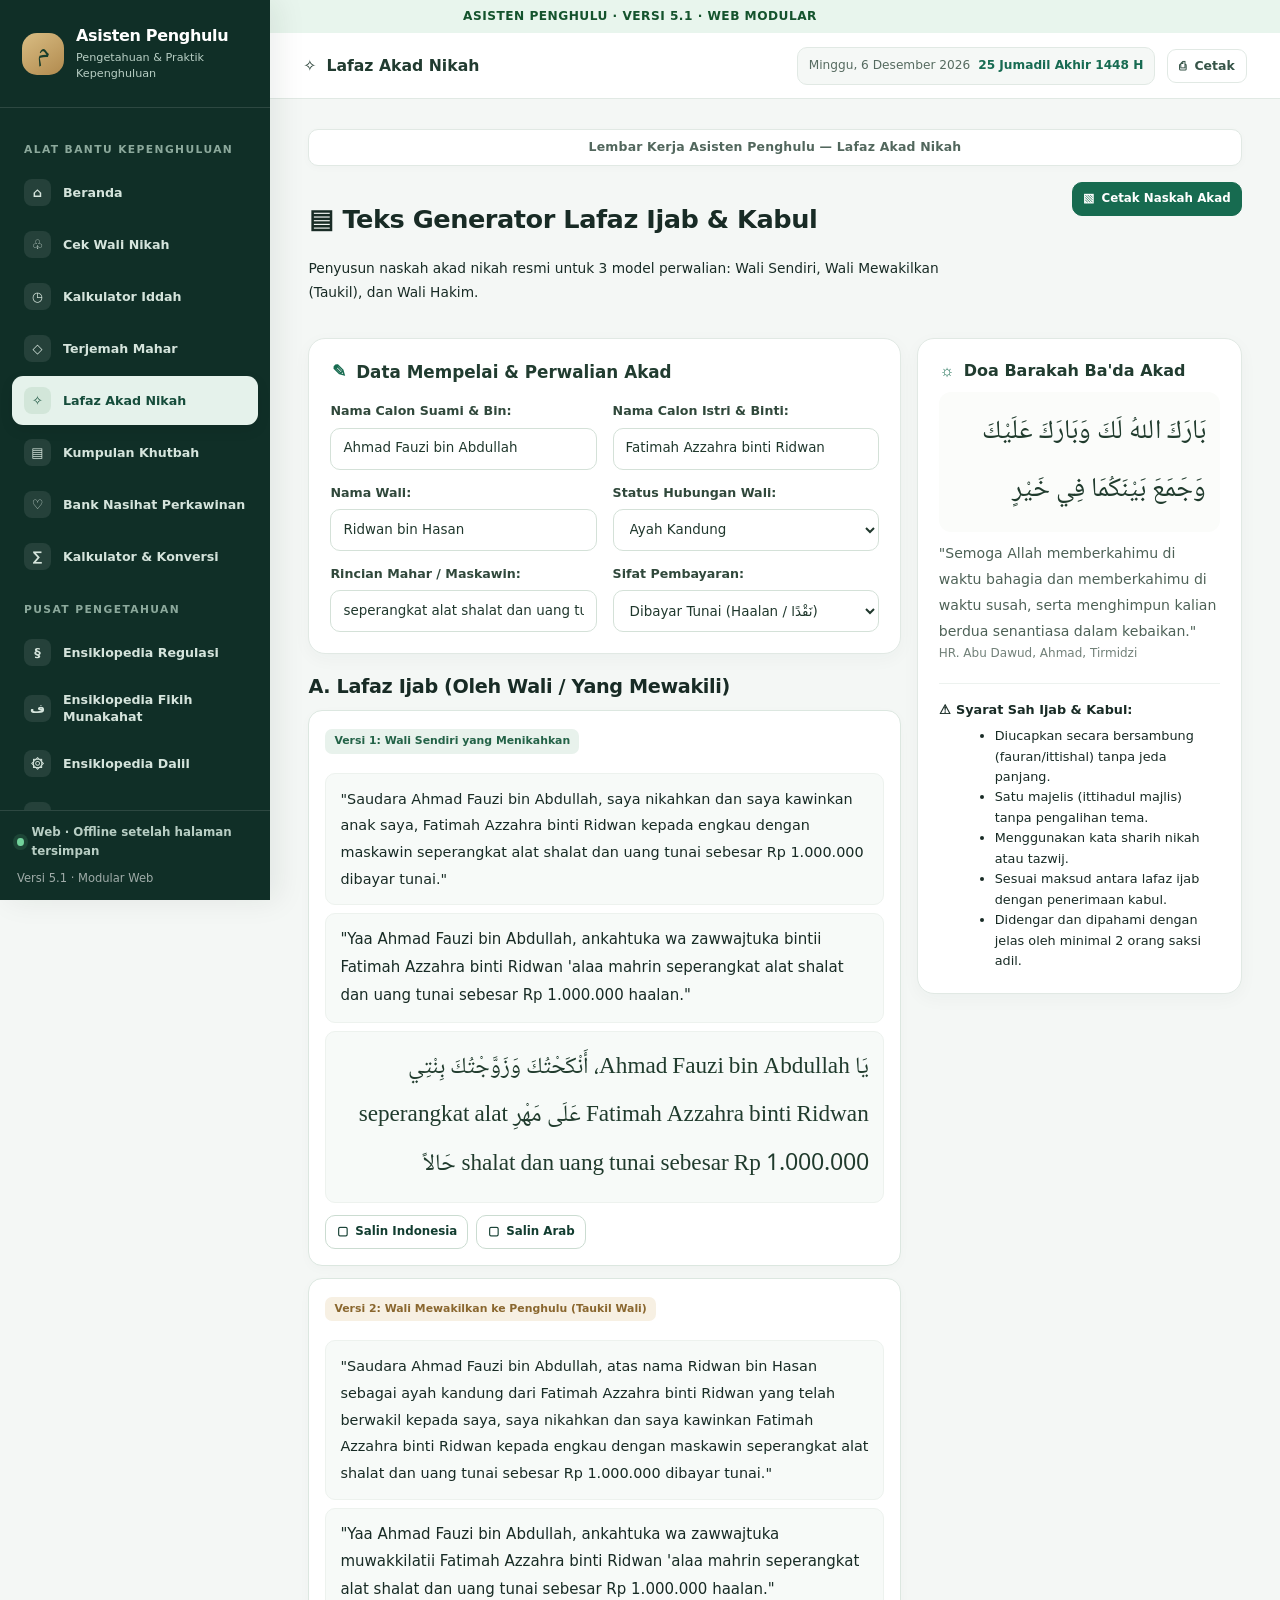
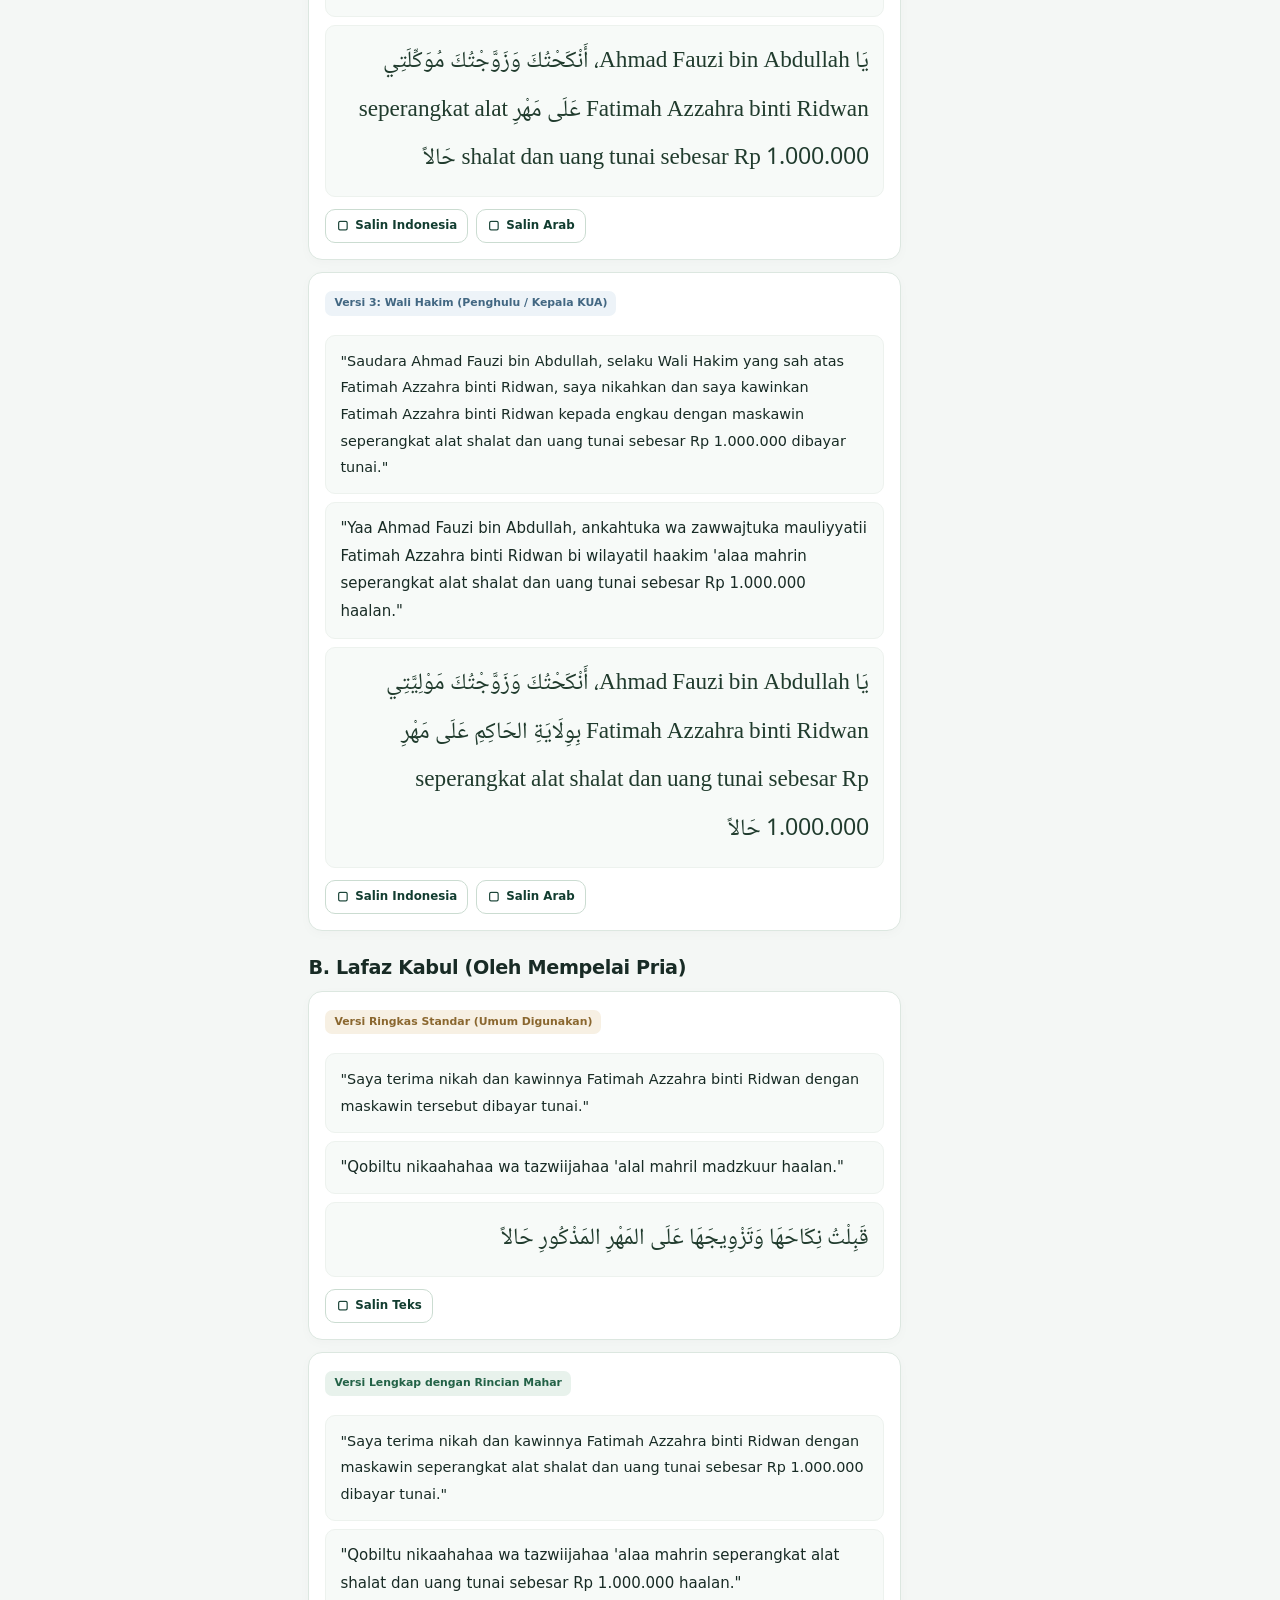
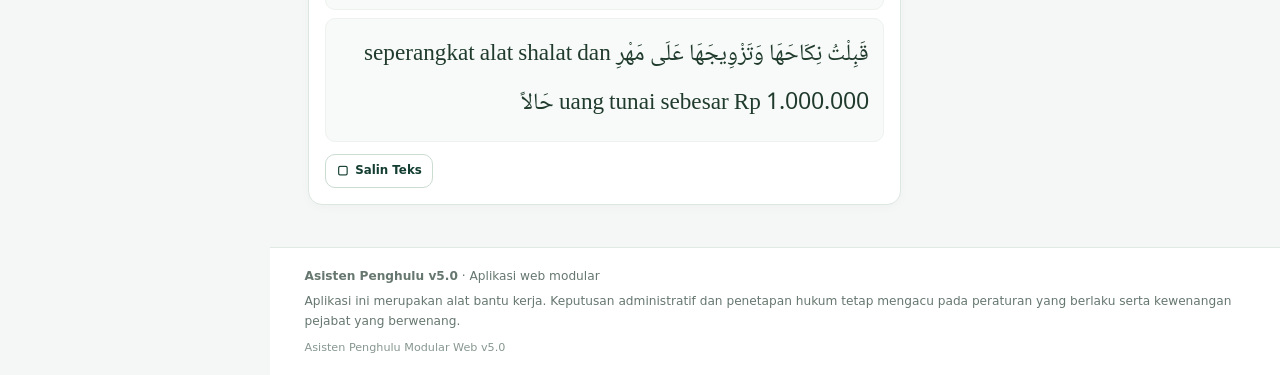
==== commit 236ed22f: "Add files via upload" ====
--- a/pages/akad.html
+++ b/pages/akad.html
@@ -4,14 +4,14 @@
 <meta charset="utf-8">
 <meta name="viewport" content="width=device-width,initial-scale=1">
 <meta name="theme-color" content="#123e32">
-<meta name="description" content="Asisten Penghulu — alat bantu administrasi, fikih munakahat, dan materi kepenghuluan.">
+<meta name="description" content="Asisten Penghulu — platform pengetahuan, referensi fikih, regulasi, dan alat bantu pembelajaran kepenghuluan.">
 <title>Lafaz Akad Nikah | Asisten Penghulu</title>
 <link rel="manifest" href="../manifest.webmanifest">
 <link rel="icon" href="../assets/icons/icon.svg" type="image/svg+xml">
 <link rel="stylesheet" href="../assets/css/app.css"><link rel="stylesheet" href="../assets/css/modules/akad.css">
 </head>
 <body data-page="akad">
-<div class="version-strip">ASISTEN PENGHULU · VERSI 5.0 · WEB MODULAR</div>
+<div class="version-strip">ASISTEN PENGHULU · VERSI 5.1 · WEB MODULAR</div>
 <div class="sidebar-backdrop" id="sidebarBackdrop" onclick="toggleMobileSidebar()"></div>
 <div class="app-layout">
 <aside class="app-sidebar" id="appSidebar">
@@ -20,7 +20,7 @@
     <div><h1 class="brand-title">Asisten Penghulu</h1><p class="brand-subtitle">Pengetahuan &amp; Praktik Kepenghuluan</p></div>
   </div>
   <nav class="sidebar-nav">
-<div class="nav-label">Ruang Kerja</div>
+<div class="nav-label">Alat Bantu Kepenghuluan</div>
 <a class="nav-item" href="../index.html"><span class="nav-glyph">⌂</span><span>Beranda</span></a>
 <a class="nav-item" href="../pages/wali.html"><span class="nav-glyph">♧</span><span>Cek Wali Nikah</span></a>
 <a class="nav-item" href="../pages/iddah.html"><span class="nav-glyph">◷</span><span>Kalkulator Iddah</span></a>
@@ -39,7 +39,7 @@
 </nav>
   <div class="sidebar-footer">
     <div class="offline-badge"><span class="pulse-dot"></span><span>Web · Offline setelah halaman tersimpan</span></div>
-    <div style="margin-top:8px;font-size:.72rem;color:rgba(255,255,255,.6)">Versi 5.0 · Modular Web</div>
+    <div style="margin-top:8px;font-size:.72rem;color:rgba(255,255,255,.6)">Versi 5.1 · Modular Web</div>
   </div>
 </aside>
 <main class="app-main">
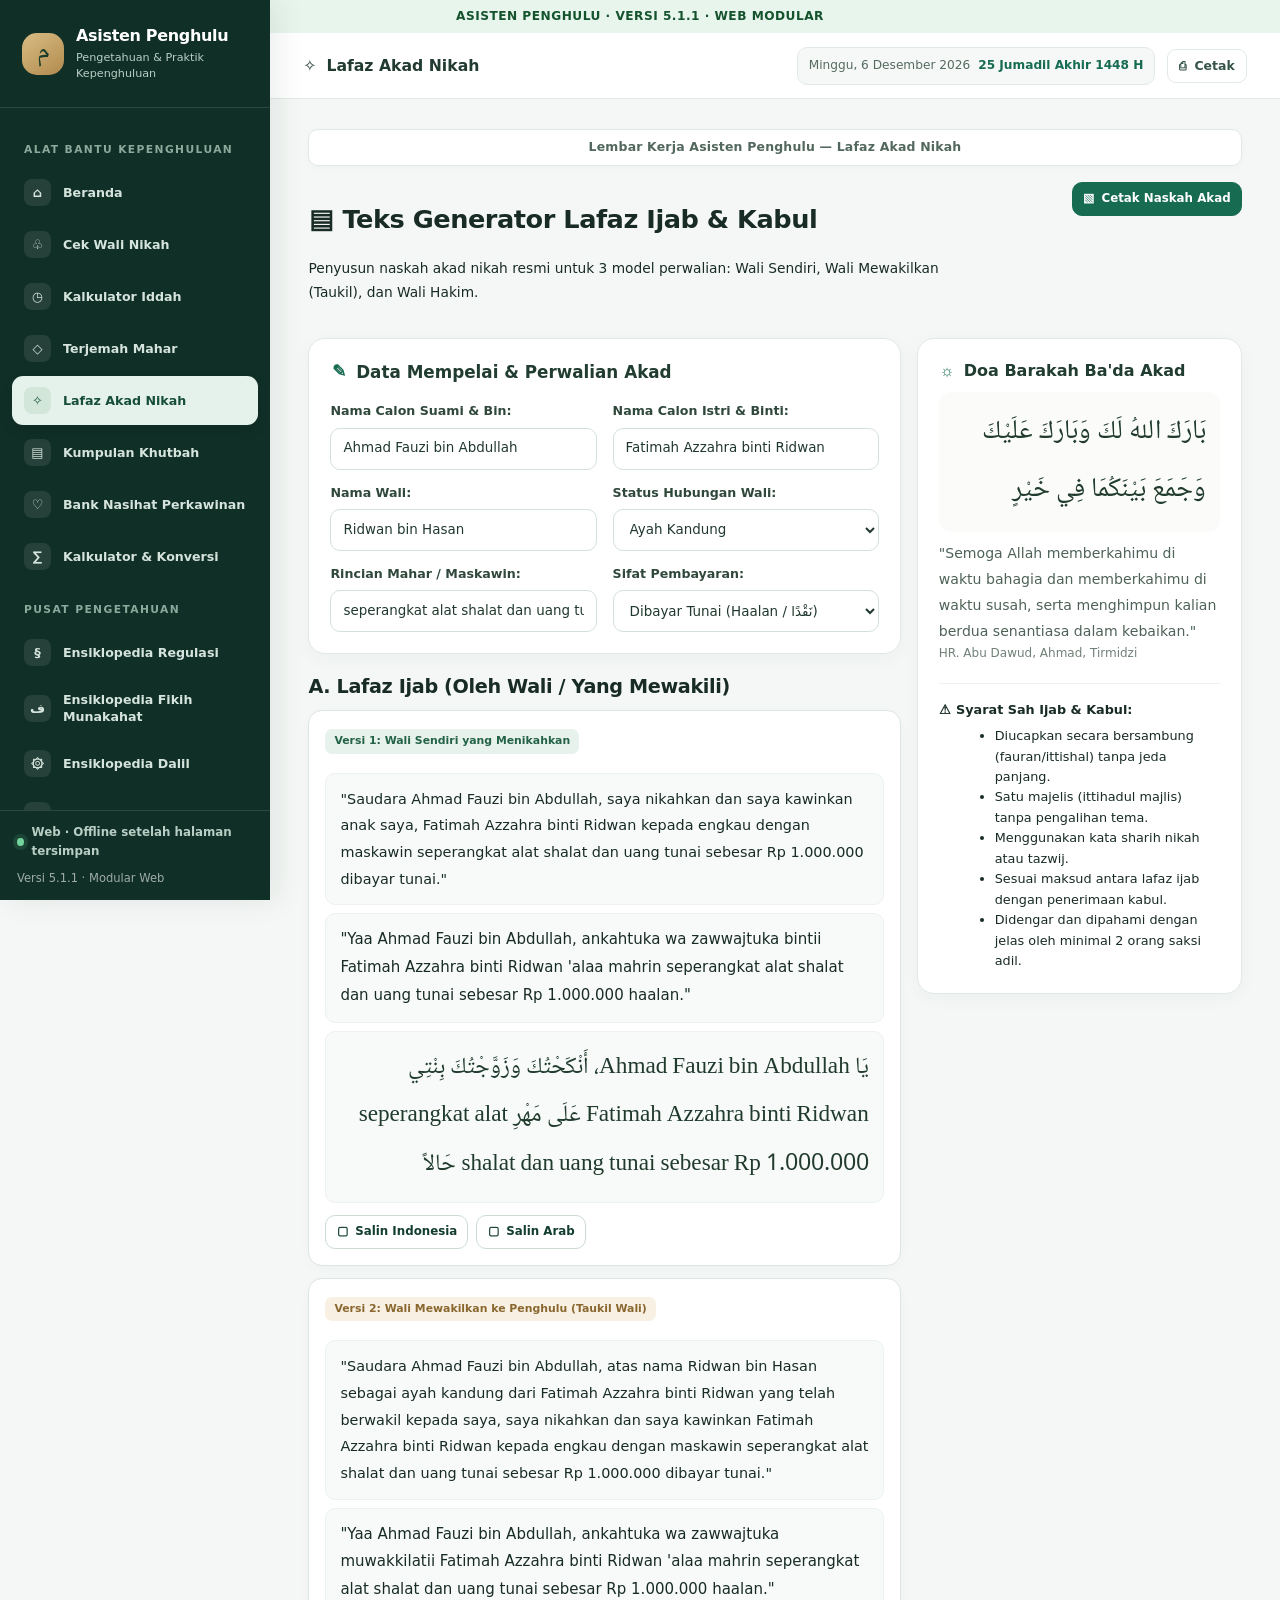
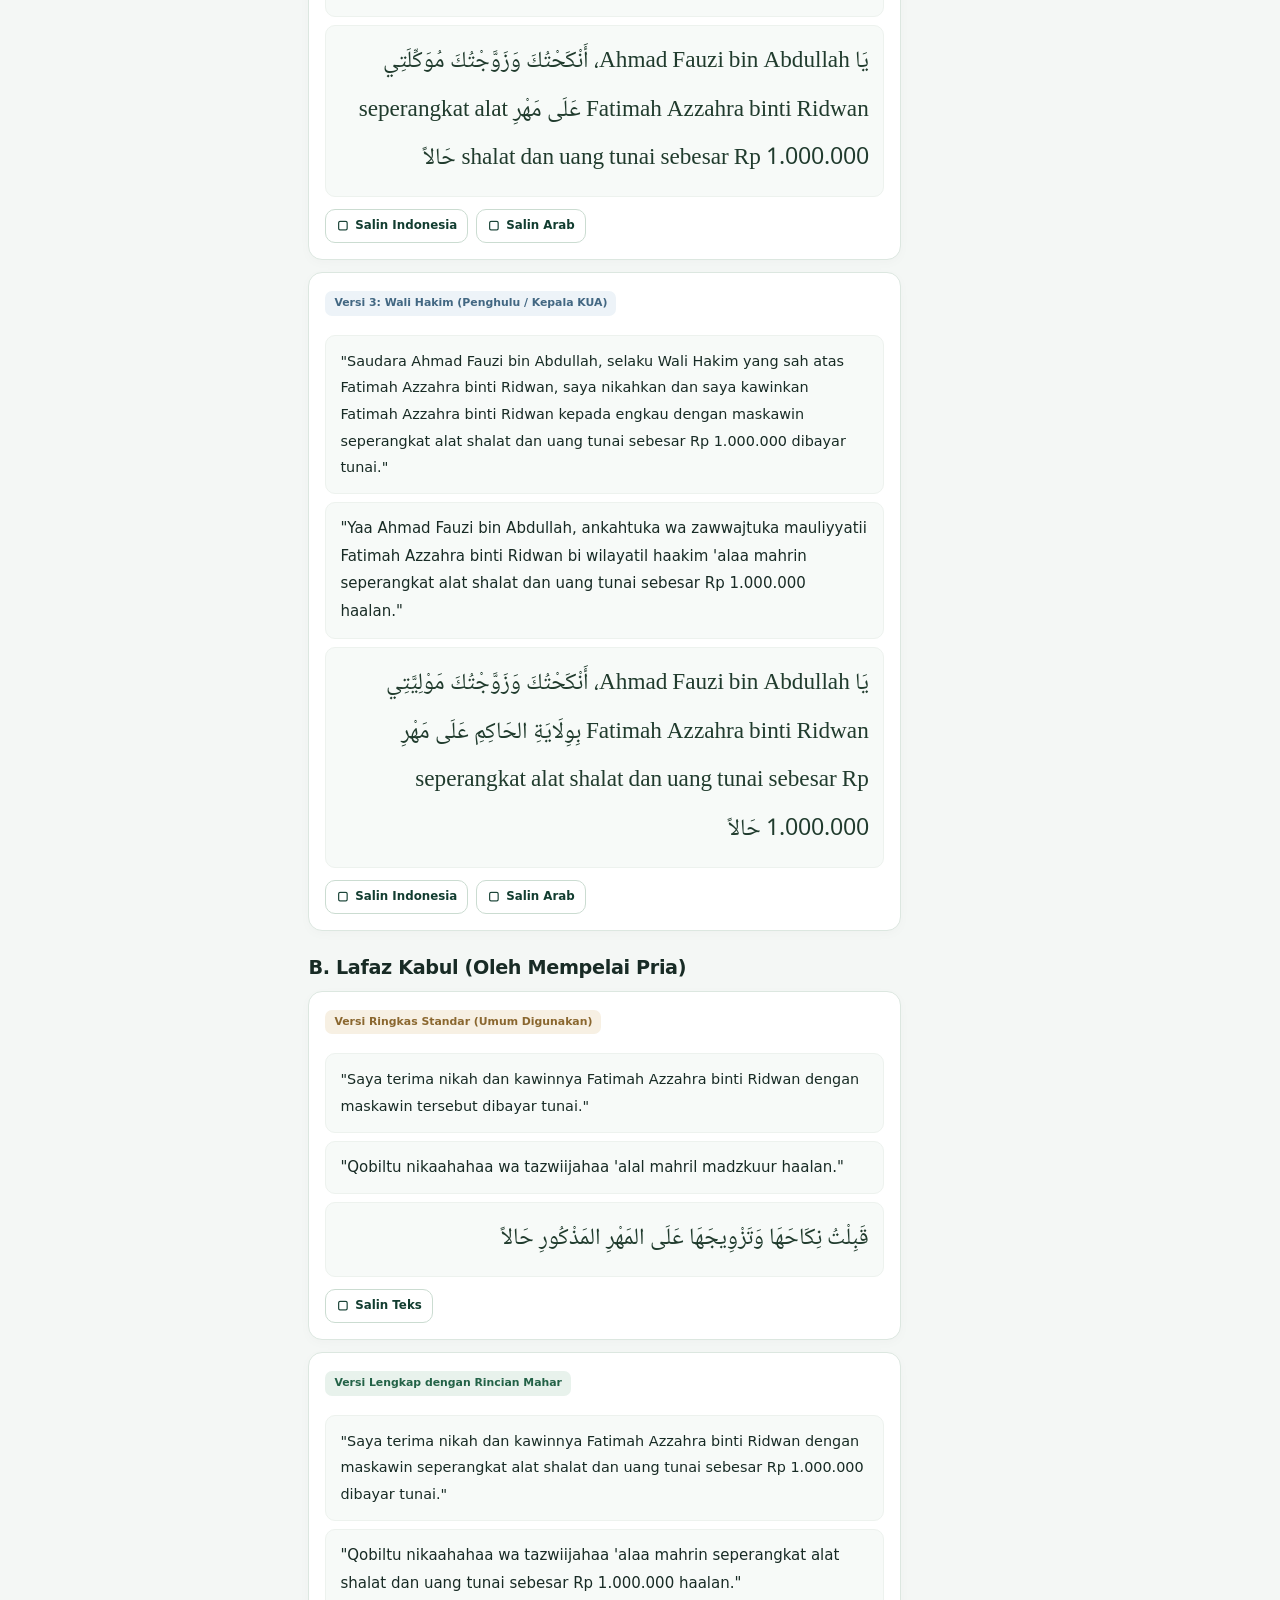
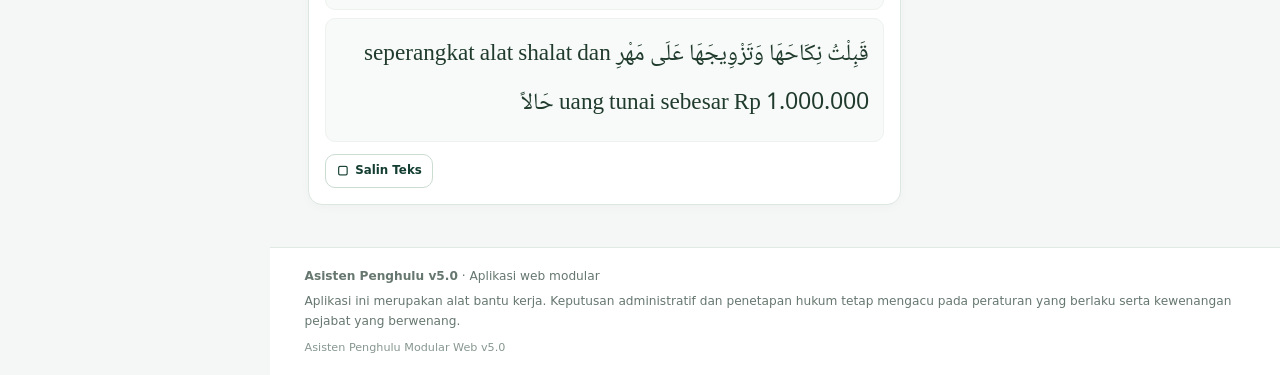
==== commit 6f952502: "Add files via upload" ====
--- a/pages/akad.html
+++ b/pages/akad.html
@@ -11,7 +11,7 @@
 <link rel="stylesheet" href="../assets/css/app.css"><link rel="stylesheet" href="../assets/css/modules/akad.css">
 </head>
 <body data-page="akad">
-<div class="version-strip">ASISTEN PENGHULU · VERSI 5.1 · WEB MODULAR</div>
+<div class="version-strip">ASISTEN PENGHULU · VERSI 5.1.1 · WEB MODULAR</div>
 <div class="sidebar-backdrop" id="sidebarBackdrop" onclick="toggleMobileSidebar()"></div>
 <div class="app-layout">
 <aside class="app-sidebar" id="appSidebar">
@@ -39,7 +39,7 @@
 </nav>
   <div class="sidebar-footer">
     <div class="offline-badge"><span class="pulse-dot"></span><span>Web · Offline setelah halaman tersimpan</span></div>
-    <div style="margin-top:8px;font-size:.72rem;color:rgba(255,255,255,.6)">Versi 5.1 · Modular Web</div>
+    <div style="margin-top:8px;font-size:.72rem;color:rgba(255,255,255,.6)">Versi 5.1.1 · Modular Web</div>
   </div>
 </aside>
 <main class="app-main">
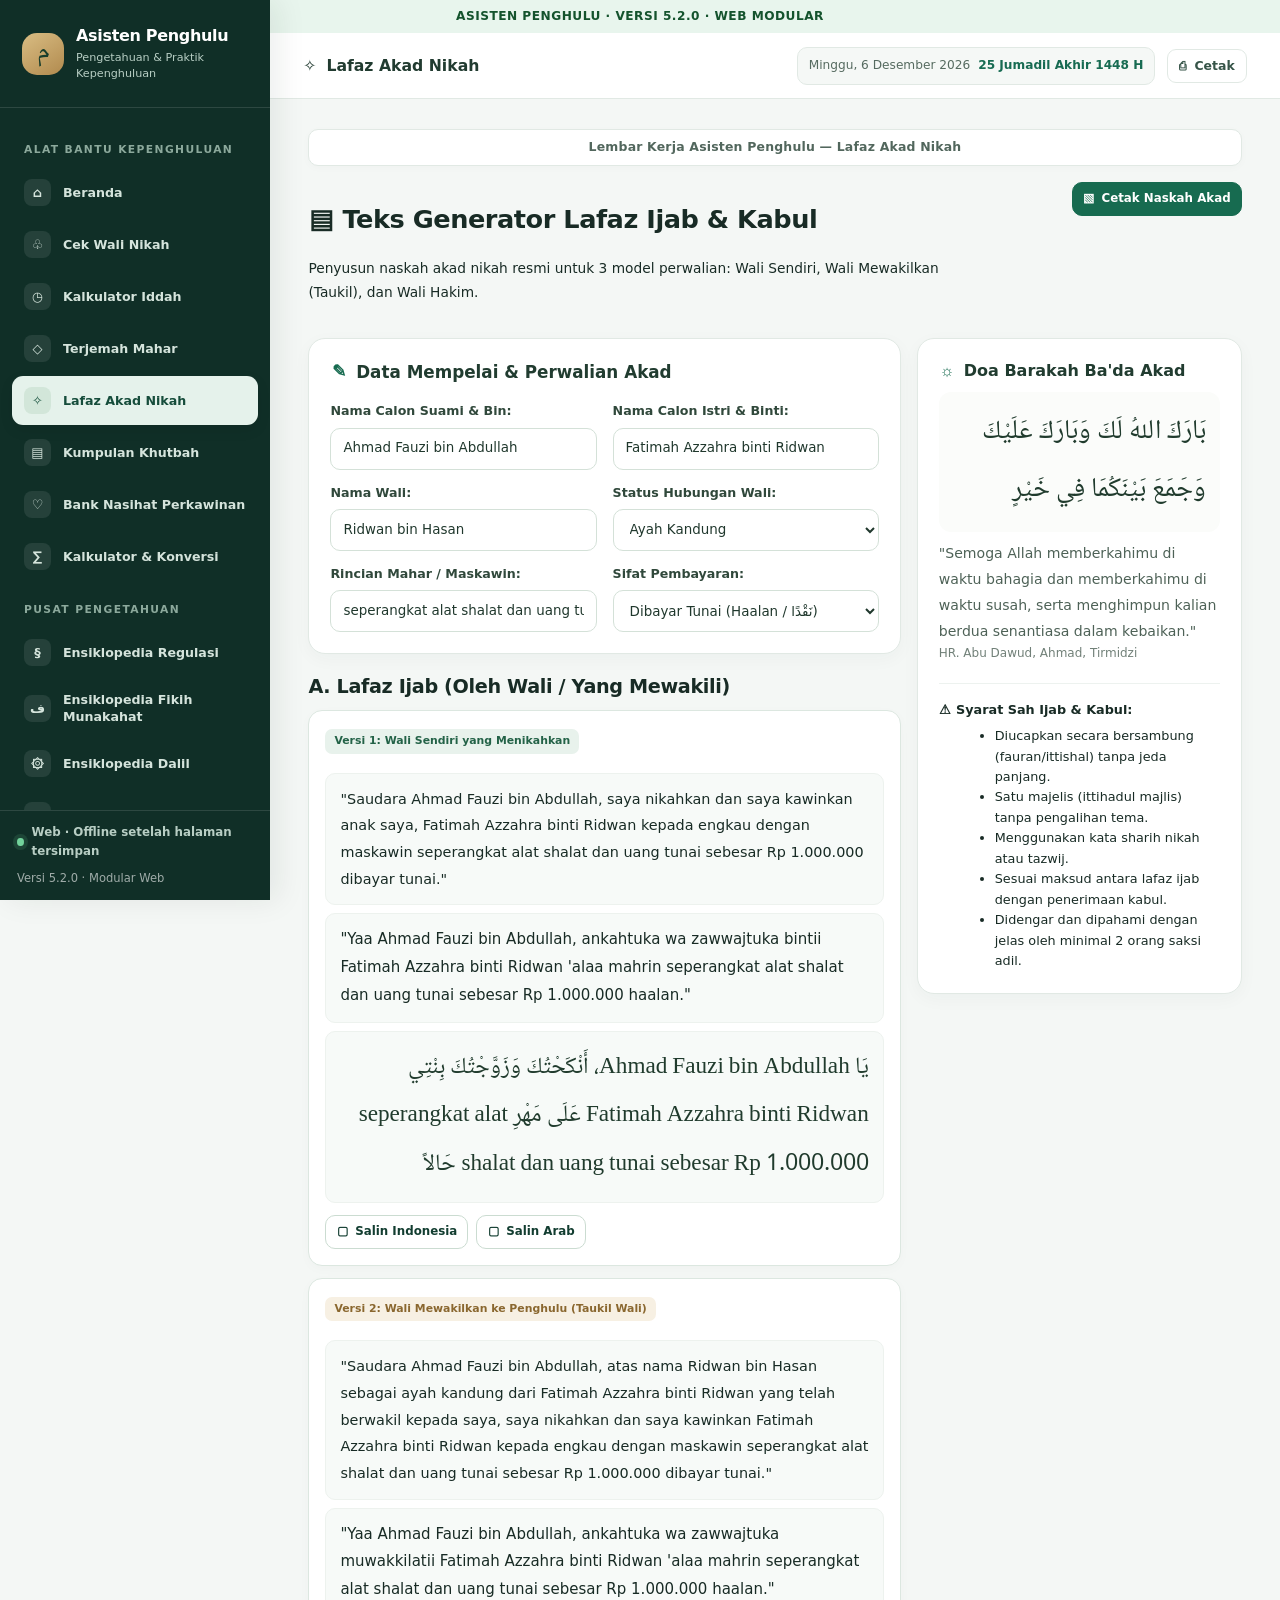
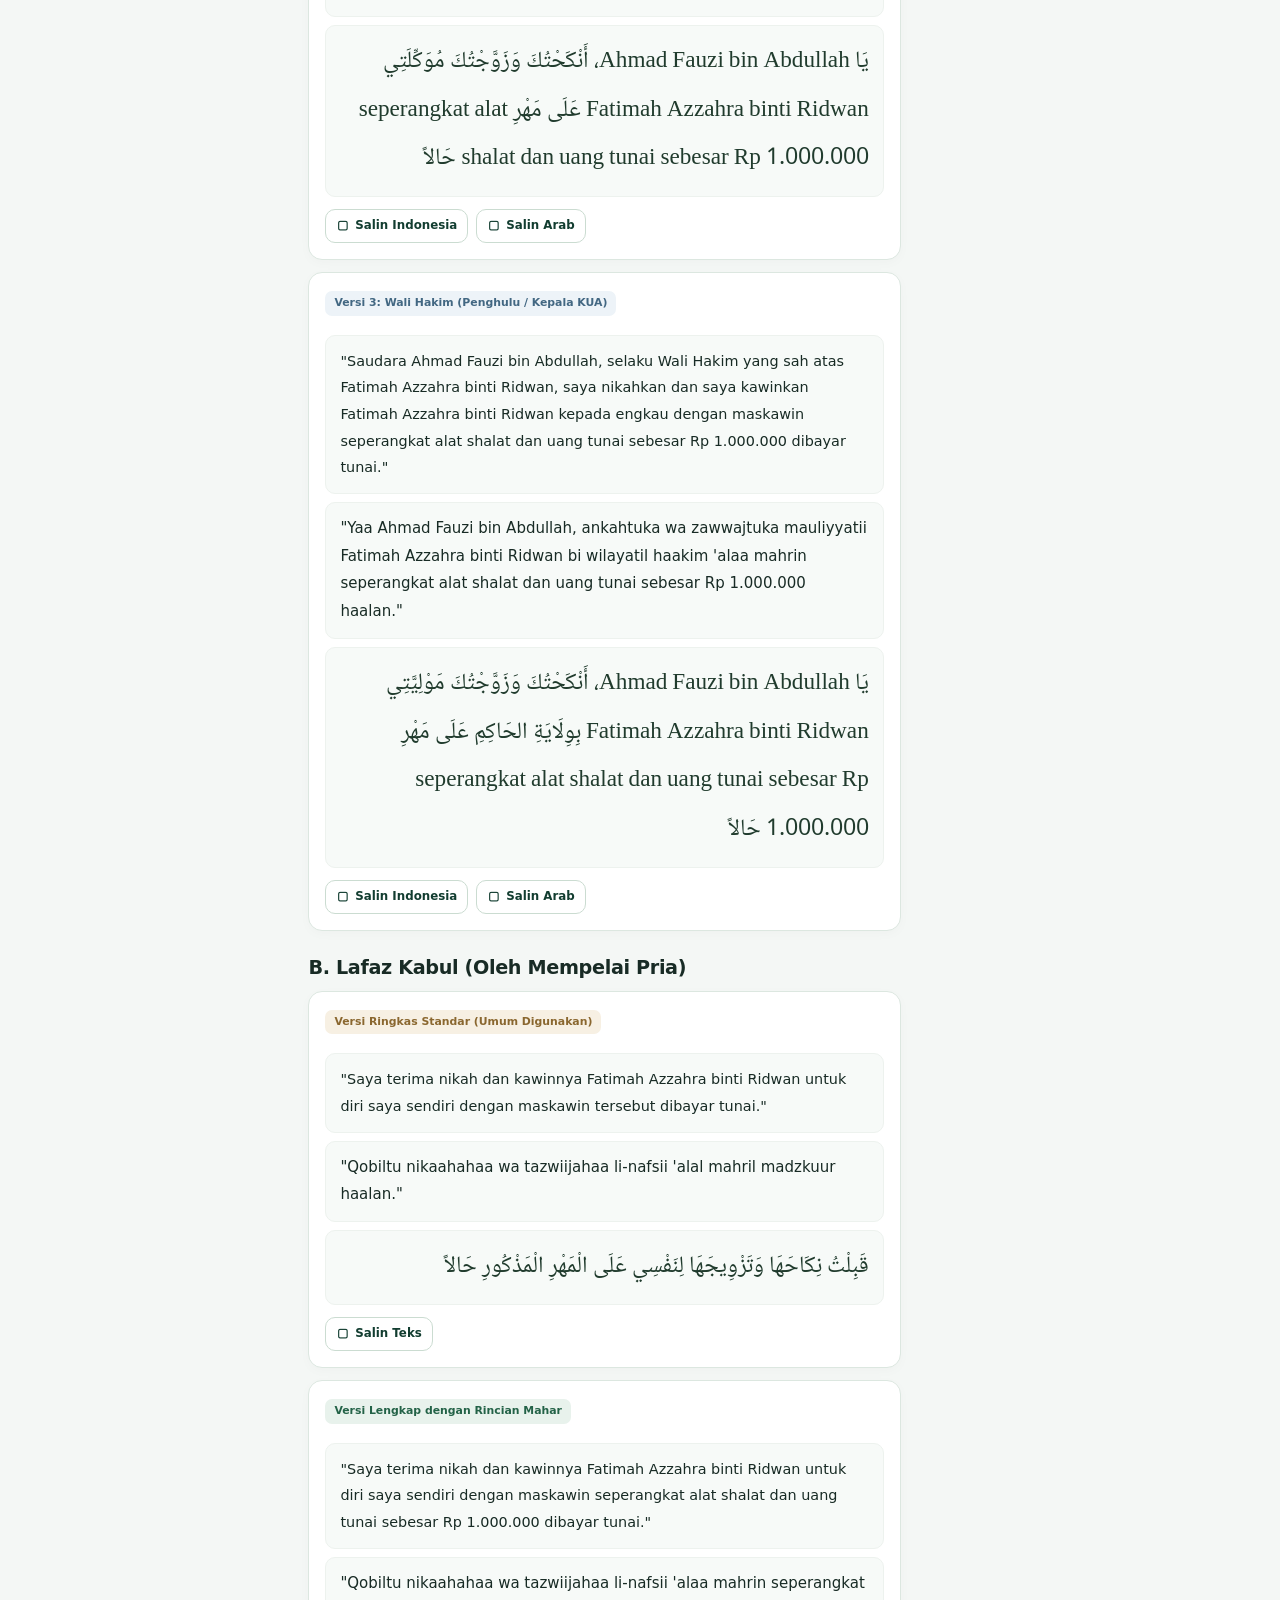
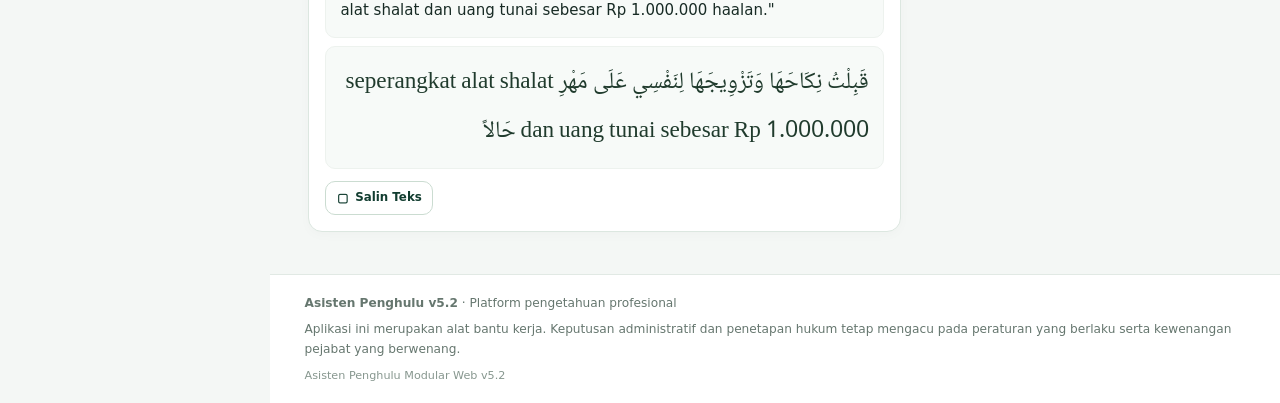
==== commit 585f8453: "Add files via upload" ====
--- a/pages/akad.html
+++ b/pages/akad.html
@@ -11,7 +11,7 @@
 <link rel="stylesheet" href="../assets/css/app.css"><link rel="stylesheet" href="../assets/css/modules/akad.css">
 </head>
 <body data-page="akad">
-<div class="version-strip">ASISTEN PENGHULU · VERSI 5.1.1 · WEB MODULAR</div>
+<div class="version-strip">ASISTEN PENGHULU · VERSI 5.2.0 · WEB MODULAR</div>
 <div class="sidebar-backdrop" id="sidebarBackdrop" onclick="toggleMobileSidebar()"></div>
 <div class="app-layout">
 <aside class="app-sidebar" id="appSidebar">
@@ -39,7 +39,7 @@
 </nav>
   <div class="sidebar-footer">
     <div class="offline-badge"><span class="pulse-dot"></span><span>Web · Offline setelah halaman tersimpan</span></div>
-    <div style="margin-top:8px;font-size:.72rem;color:rgba(255,255,255,.6)">Versi 5.1.1 · Modular Web</div>
+    <div style="margin-top:8px;font-size:.72rem;color:rgba(255,255,255,.6)">Versi 5.2.0 · Modular Web</div>
   </div>
 </aside>
 <main class="app-main">
@@ -214,9 +214,9 @@
 </section>
   </div>
   <footer class="app-footer">
-    <div><strong>Asisten Penghulu v5.0</strong> · Aplikasi web modular</div>
+    <div><strong>Asisten Penghulu v5.2</strong> · Platform pengetahuan profesional</div>
     <div class="footer-disclaimer">Aplikasi ini merupakan alat bantu kerja. Keputusan administratif dan penetapan hukum tetap mengacu pada peraturan yang berlaku serta kewenangan pejabat yang berwenang.</div>
-    <div class="footer-v4">Asisten Penghulu Modular Web v5.0</div>
+    <div class="footer-v4">Asisten Penghulu Modular Web v5.2</div>
   </footer>
 </main>
 </div>
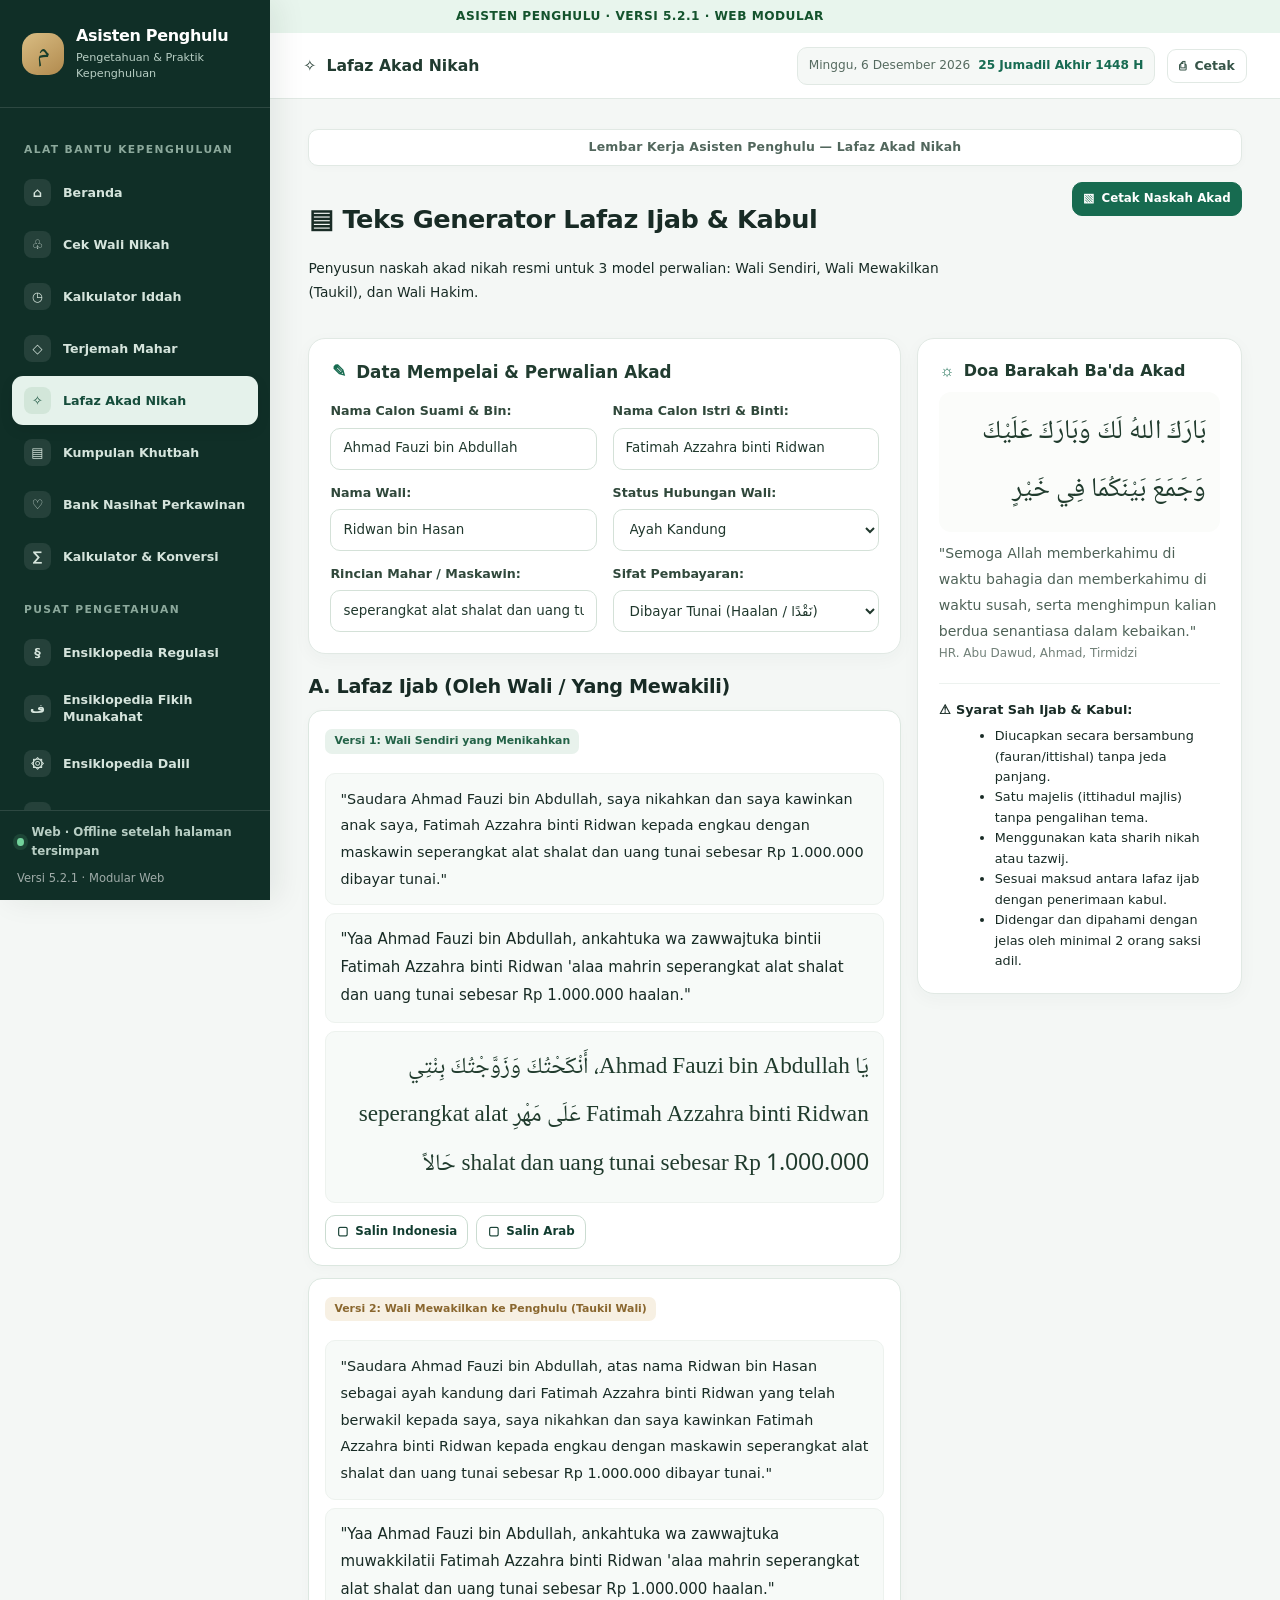
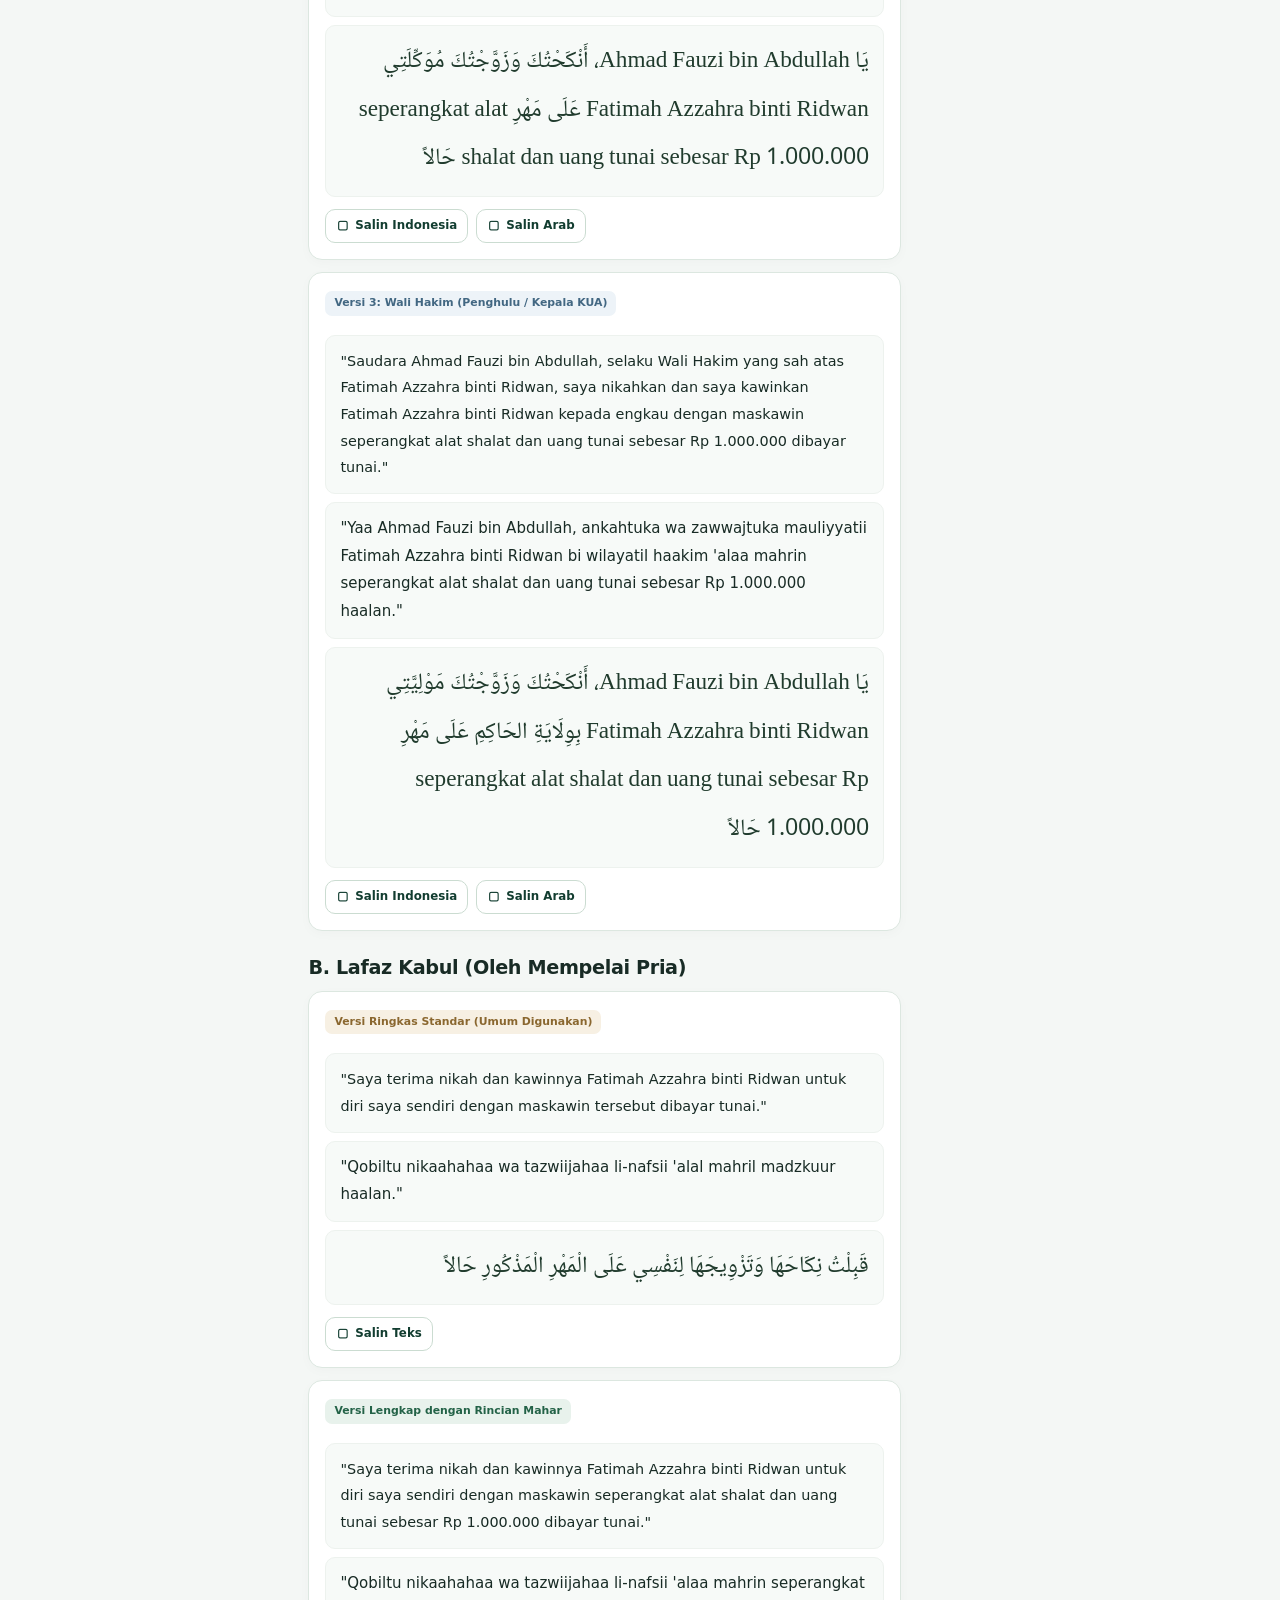
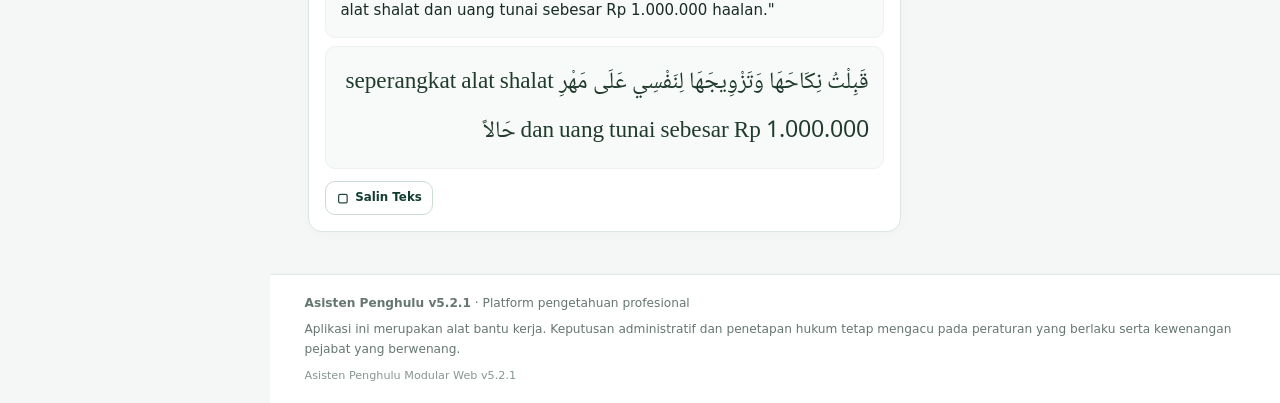
==== commit 38468712: "update v5.2.1" ====
--- a/pages/akad.html
+++ b/pages/akad.html
@@ -11,7 +11,7 @@
 <link rel="stylesheet" href="../assets/css/app.css"><link rel="stylesheet" href="../assets/css/modules/akad.css">
 </head>
 <body data-page="akad">
-<div class="version-strip">ASISTEN PENGHULU · VERSI 5.2.0 · WEB MODULAR</div>
+<div class="version-strip">ASISTEN PENGHULU · VERSI 5.2.1 · WEB MODULAR</div>
 <div class="sidebar-backdrop" id="sidebarBackdrop" onclick="toggleMobileSidebar()"></div>
 <div class="app-layout">
 <aside class="app-sidebar" id="appSidebar">
@@ -39,7 +39,7 @@
 </nav>
   <div class="sidebar-footer">
     <div class="offline-badge"><span class="pulse-dot"></span><span>Web · Offline setelah halaman tersimpan</span></div>
-    <div style="margin-top:8px;font-size:.72rem;color:rgba(255,255,255,.6)">Versi 5.2.0 · Modular Web</div>
+    <div style="margin-top:8px;font-size:.72rem;color:rgba(255,255,255,.6)">Versi 5.2.1 · Modular Web</div>
   </div>
 </aside>
 <main class="app-main">
@@ -214,9 +214,9 @@
 </section>
   </div>
   <footer class="app-footer">
-    <div><strong>Asisten Penghulu v5.2</strong> · Platform pengetahuan profesional</div>
+    <div><strong>Asisten Penghulu v5.2.1</strong> · Platform pengetahuan profesional</div>
     <div class="footer-disclaimer">Aplikasi ini merupakan alat bantu kerja. Keputusan administratif dan penetapan hukum tetap mengacu pada peraturan yang berlaku serta kewenangan pejabat yang berwenang.</div>
-    <div class="footer-v4">Asisten Penghulu Modular Web v5.2</div>
+    <div class="footer-v4">Asisten Penghulu Modular Web v5.2.1</div>
   </footer>
 </main>
 </div>
